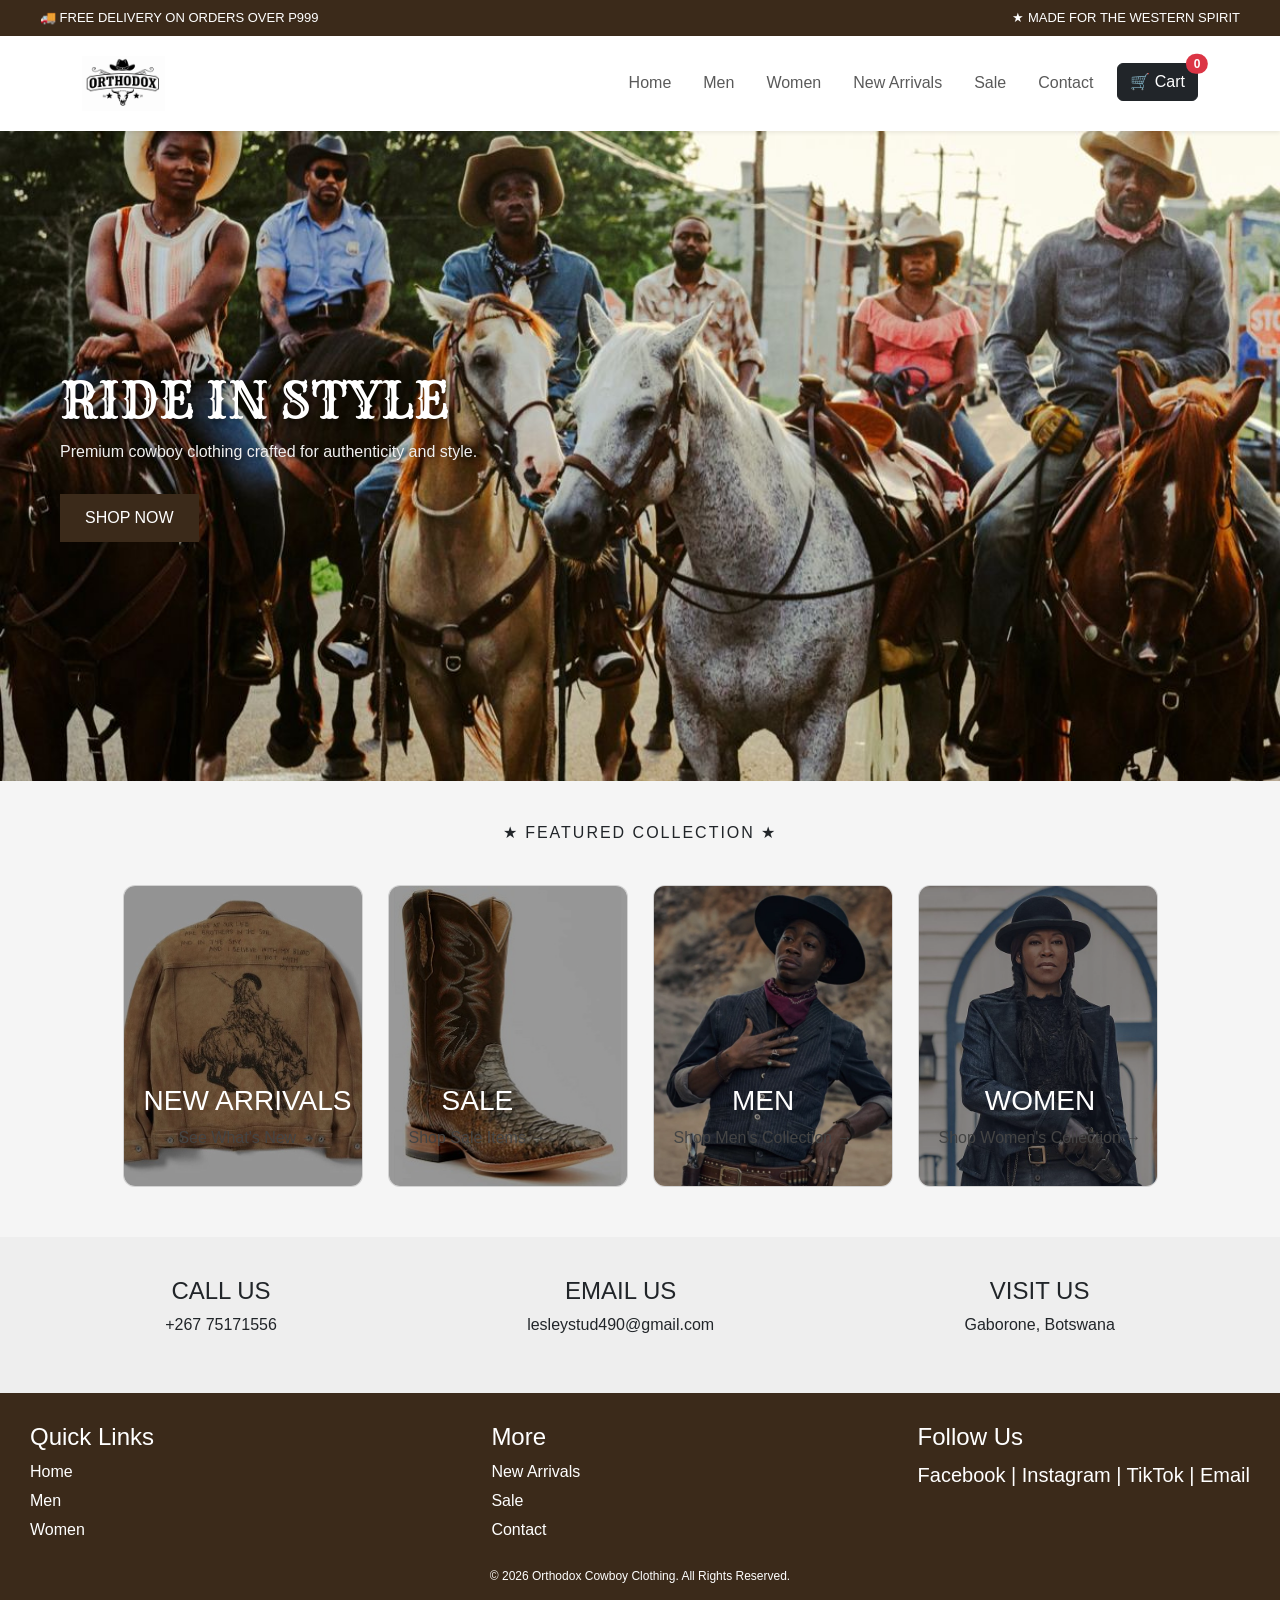
==== index.html @ 66770698 "Fix link to New Arrivals page in navbar" ====
<!DOCTYPE html>
<html lang="en">
<head>
<meta charset="UTF-8">
<meta name="viewport" content="width=device-width, initial-scale=1.0">
<title>Orthodox</title>
<link href="https://fonts.googleapis.com/css2?family=Rye&display=swap" rel="stylesheet">
<link href="https://cdn.jsdelivr.net/npm/bootstrap@5.3.8/dist/css/bootstrap.min.css" rel="stylesheet">
<link rel="stylesheet" href="style.css">
   
</head>

<body>

<!-- TOP BAR -->
<div class="top-bar">
    <div>🚚 FREE DELIVERY ON ORDERS OVER P999</div>
    <div>★ MADE FOR THE WESTERN SPIRIT</div>
</div>

<!-- NAV -->
<nav class="navbar navbar-expand-lg bg-white shadow-sm sticky-top">
  <div class="container">
    <a class="navbar-brand d-flex align-items-center" href="index.html">
      <img src="images/logo.png" alt="Orthodox Logo" height="55">
    </a>

    <button class="navbar-toggler" type="button" data-bs-toggle="collapse" data-bs-target="#mainNavbar">
      <span class="navbar-toggler-icon"></span>
    </button>

    <div class="collapse navbar-collapse" id="mainNavbar">
      <ul class="navbar-nav ms-auto mb-2 mb-lg-0 gap-lg-3">
        <li class="nav-item"><a class="nav-link" href="index.html">Home</a></li>
        <li class="nav-item"><a class="nav-link" href="men.html">Men</a></li>
        <li class="nav-item"><a class="nav-link" href="women.html">Women</a></li>
        <li class="nav-item"><a class="nav-link" href="new-arrivals.html">New Arrivals</a></li>
        <li class="nav-item"><a class="nav-link" href="sale.html">Sale</a></li>
        <li class="nav-item"><a class="nav-link" href="contact.html">Contact</a></li>
        <li class="nav-item">
          <a class="btn btn-dark position-relative" href="cart.html">
            🛒 Cart
            <span id="cart-count" class="position-absolute top-0 start-100 translate-middle badge rounded-pill bg-danger">0</span>
          </a>
        </li>
      </ul>
    </div>
  </div>
</nav>

<!-- HERO -->
<div class="hero">
    <img src="images/hero.jpg" class="hero-img">

    <div class="hero-overlay">
        <h1>RIDE IN STYLE</h1>
        <p>Premium cowboy clothing crafted for authenticity and style.</p>
        <button>SHOP NOW</button>
    </div>
</div>

<!-- FEATURED -->
<div class="section-title">★ FEATURED COLLECTION ★</div>

<div class="cards">

    <div class="card">
        <img src="images/new.jpg">
        <div class="card-text">
            <h3>NEW ARRIVALS</h3>
            <p>See What's New →</p>
        </div>
    </div>

    <div class="card">
        <img src="images/sale.jpg">
        <div class="card-text">
            <h3>SALE</h3>
            <p>Shop Sale Items →</p>
        </div>
    </div>

    <div class="card">
        <img src="images/men.jpg">
        <div class="card-text">
            <h3>MEN</h3>
            <p>Shop Men's Collection →</p>
        </div>
    </div>

    <div class="card">
        <img src="images/women.jpg">
        <div class="card-text">
            <h3>WOMEN</h3>
            <p>Shop Women's Collection →</p>
        </div>
    </div>

</div>

<!-- CONTACT -->
<div class="contact">
    <div>
        <h4>CALL US</h4>
        <p>+267 75171556</p>
    </div>

    <div>
        <h4>EMAIL US</h4>
        <p>lesleystud490@gmail.com</p>
    </div>

    <div>
        <h4>VISIT US</h4>
        <p>Gaborone, Botswana</p>
    </div>
</div>

<!-- FOOTER -->
<div class="footer">
    <div class="footer-content">

        <div>
            <h4>Quick Links</h4>
            <a href="#">Home</a>
            <a href="#">Men</a>
            <a href="#">Women</a>
        </div>

        <div>
            <h4>More</h4>
            <a href="#">New Arrivals</a>
            <a href="#">Sale</a>
            <a href="#">Contact</a>
        </div>

        <div class="socials">
            <h4>Follow Us</h4>
            <p>Facebook | Instagram | TikTok | Email</p>
        </div>

    </div>

    <div class="copyright">
        © 2026 Orthodox Cowboy Clothing. All Rights Reserved.
    </div>
</div>
<script src="https://cdn.jsdelivr.net/npm/bootstrap@5.3.8/dist/js/bootstrap.bundle.min.js"></script>
<script src="script.js"></script>
</body>
</html>
---- style.css ----
* {
    margin: 0;
    padding: 0;
    box-sizing: border-box;
}

body {
    font-family: Arial, sans-serif;
    background: #f5f5f5;
}

/* TOP BAR */
.top-bar {
    background: #3b2a1a;
    color: #fff;
    display: flex;
    justify-content: space-between;
    padding: 8px 40px;
    font-size: 13px;
}

/* NAVBAR */
.navbar {
    display: flex;
    justify-content: space-between;
    align-items: center;
    padding: 15px 40px;
    background: #fff;
    flex-wrap: wrap;
}

.logo img {
    height: 60px;
}

.nav-links {
    display: flex;
    gap: 25px;
}

.nav-links a {
    text-decoration: none;
    color: #000;
    font-weight: 500;
}

.icons {
    display: flex;
    gap: 20px;
    font-size: 18px;
}

/* HERO */
.hero {
    position: relative;
    width: 100%;
    height: 100vh;
    max-height: 650px;
    min-height: 450px;
    overflow: hidden;
}

.hero-img,
.hero img {
    width: 100%;
    height: 100%;
    object-fit: cover;
}

/* HERO OVERLAY */
.hero-overlay {
    position: absolute;
    top: 50%;
    left: 60px;
    transform: translateY(-50%);
    color: white;
    max-width: 500px;
    z-index: 2;
}

.hero-overlay h1 {
    font-family: 'Rye', cursive;
    font-size: 50px;
    margin-bottom: 10px;
    text-shadow: 2px 2px 8px rgba(0,0,0,0.7);
}

.hero-overlay p {
    color: #f0f0f0;
    margin-bottom: 20px;
    text-shadow: 1px 1px 6px rgba(0,0,0,0.6);
}

.hero-overlay button {
    background: #3b2a1a;
    color: white;
    border: none;
    padding: 12px 25px;
    cursor: pointer;
}

/* SECTION TITLE */
.section-title {
    text-align: center;
    margin: 40px 0;
    font-family: 'Oswald', sans-serif;
    letter-spacing: 2px;
}

/* HOME CARDS */
.cards {
    display: flex;
    justify-content: center;
    gap: 25px;
    padding: 0 50px 50px;
    flex-wrap: wrap;
}

.card {
    background: #fff;
    border-radius: 10px;
    overflow: hidden;
    text-align: center;
}

.cards .card {
    width: 240px;
    position: relative;
    border-radius: 12px;
}

.card img {
    width: 100%;
    height: 250px;
    object-fit: cover;
}

.cards .card img {
    height: 300px;
}

.cards .card::after {
    content: "";
    position: absolute;
    inset: 0;
    background: rgba(0,0,0,0.4);
}

.card-text {
    position: absolute;
    bottom: 20px;
    left: 20px;
    color: white;
    z-index: 1;
}

.card-text h3 {
    font-family: 'Oswald', sans-serif;
}

.card h4 {
    margin: 10px 0;
}

.card p {
    color: #444;
}

/* CATEGORY GRID */
.categories {
    display: grid;
    grid-template-columns: repeat(auto-fit, minmax(220px, 1fr));
    gap: 20px;
    padding: 0 40px 40px;
}

.category {
    background: white;
    border-radius: 10px;
    overflow: hidden;
    text-align: center;
    position: relative;
}

.category img {
    width: 100%;
    height: 220px;
    object-fit: cover;
}

.category h3 {
    font-family: 'Oswald', sans-serif;
    margin-top: 10px;
}

.category p {
    padding-bottom: 15px;
}

.category-video {
    width: 100%;
    height: 260px;
    object-fit: cover;
}

.category::after {
    content: "";
    position: absolute;
    inset: 0;
    background: rgba(0,0,0,0.3);
}

/* PRODUCT / GRID SECTIONS */
.main {
    display: flex;
    padding: 30px;
    gap: 20px;
}

.sidebar {
    width: 250px;
}

.sidebar h4 {
    margin-bottom: 10px;
}

.sidebar ul {
    list-style: none;
}

.sidebar li {
    margin: 5px 0;
}

.products {
    flex: 1;
}

.top-row {
    display: flex;
    justify-content: space-between;
    margin-bottom: 20px;
}

.grid {
    display: grid;
    grid-template-columns: repeat(auto-fit, minmax(220px, 1fr));
    gap: 20px;
    padding: 0 40px 40px;
}

.grid .card img {
    height: 230px;
}

.filter-bar {
    display: flex;
    justify-content: space-between;
    align-items: center;
    padding: 20px 40px;
    flex-wrap: wrap;
}

/* COLOR DOTS */
.colors {
    display: flex;
    justify-content: center;
    gap: 6px;
    margin-bottom: 10px;
}

.dot {
    width: 10px;
    height: 10px;
    border-radius: 50%;
}

/* PAGINATION */
.pagination {
    text-align: center;
    margin: 30px;
}

.page {
    display: inline-block;
    padding: 8px 12px;
    margin: 5px;
    border-radius: 5px;
    background: #eee;
}

.active {
    background: #3b2a1a;
    color: #fff;
}

/* CONTACT PAGE */
.contact-section {
    display: flex;
    gap: 30px;
    padding: 40px;
    flex-wrap: wrap;
}

.form-box {
    flex: 1;
    background: #fff;
    padding: 20px;
    border-radius: 10px;
}

.form-box input,
.form-box textarea {
    width: 100%;
    padding: 10px;
    margin: 10px 0;
    border: 1px solid #ccc;
    border-radius: 5px;
}

.row {
    display: flex;
    gap: 10px;
}

.row input {
    flex: 1;
}

button {
    background: #3b2a1a;
    color: #fff;
    padding: 12px;
    border: none;
    margin-top: 10px;
}

.info {
    flex: 1;
}

.info-item {
    margin-bottom: 20px;
}

.map {
    flex: 1;
}

.map img {
    width: 100%;
    border-radius: 10px;
}

/* FAQ */
.faq {
    padding: 40px;
}

.faq h2 {
    text-align: center;
    font-family: 'Oswald', sans-serif;
    margin-bottom: 20px;
}

.faq-item {
    background: #fff;
    padding: 15px;
    margin: 10px 0;
    display: flex;
    justify-content: space-between;
}

/* FEATURES */
.features {
    background: #3b2a1a;
    color: white;
    display: flex;
    justify-content: space-around;
    padding: 20px;
    flex-wrap: wrap;
    text-align: center;
}

/* CONTACT STRIPS */
.contact,
.contact-strip {
    display: flex;
    justify-content: space-around;
    padding: 40px;
    background: #eee;
    flex-wrap: wrap;
    text-align: center;
}

.contact-strip {
    padding: 30px;
}

/* FOOTER */
.footer {
    background: #3b2a1a;
    color: white;
    padding: 30px;
}

.footer-content {
    display: flex;
    justify-content: space-between;
    flex-wrap: wrap;
}

.footer a {
    color: white;
    text-decoration: none;
    display: block;
    margin: 5px 0;
}

.socials {
    font-size: 20px;
}

.copyright {
    text-align: center;
    margin-top: 20px;
    font-size: 12px;
}

/* RESPONSIVE */
@media(max-width: 768px) {
    .top-bar {
        flex-direction: column;
        text-align: center;
        gap: 5px;
    }

    .navbar {
        flex-direction: column;
        gap: 15px;
    }

    .nav-links {
        flex-direction: column;
        text-align: center;
        gap: 10px;
    }

    .hero-overlay {
        left: 20px;
        right: 20px;
        text-align: center;
    }

    .hero-overlay h1 {
        font-size: 32px;
    }

    .cards {
        padding: 0 20px 40px;
    }

    .main {
        flex-direction: column;
    }

    .sidebar {
        width: 100%;
    }

    .filter-bar {
        flex-direction: column;
        gap: 10px;
    }

    .contact-section {
        flex-direction: column;
    }

    .row {
        flex-direction: column;
    }
    .western-title {
    font-family: 'Rye', cursive;
    color: #3b2a1a;
}

.product-img {
    height: 260px;
    object-fit: cover;
}

.cart-img {
    height: 120px;
    width: 100%;
    object-fit: cover;
}

.btn-dark {
    background-color: #3b2a1a;
    border-color: #3b2a1a;
}

.btn-dark:hover {
    background-color: #2a1d12;
    border-color: #2a1d12;
}

.nav-link {
    color: #000;
    font-weight: 500;
}

.nav-link:hover {
    color: #3b2a1a;
}

.card {
    border: none;
}

.card-title {
    font-family: 'Oswald', sans-serif;
}
}
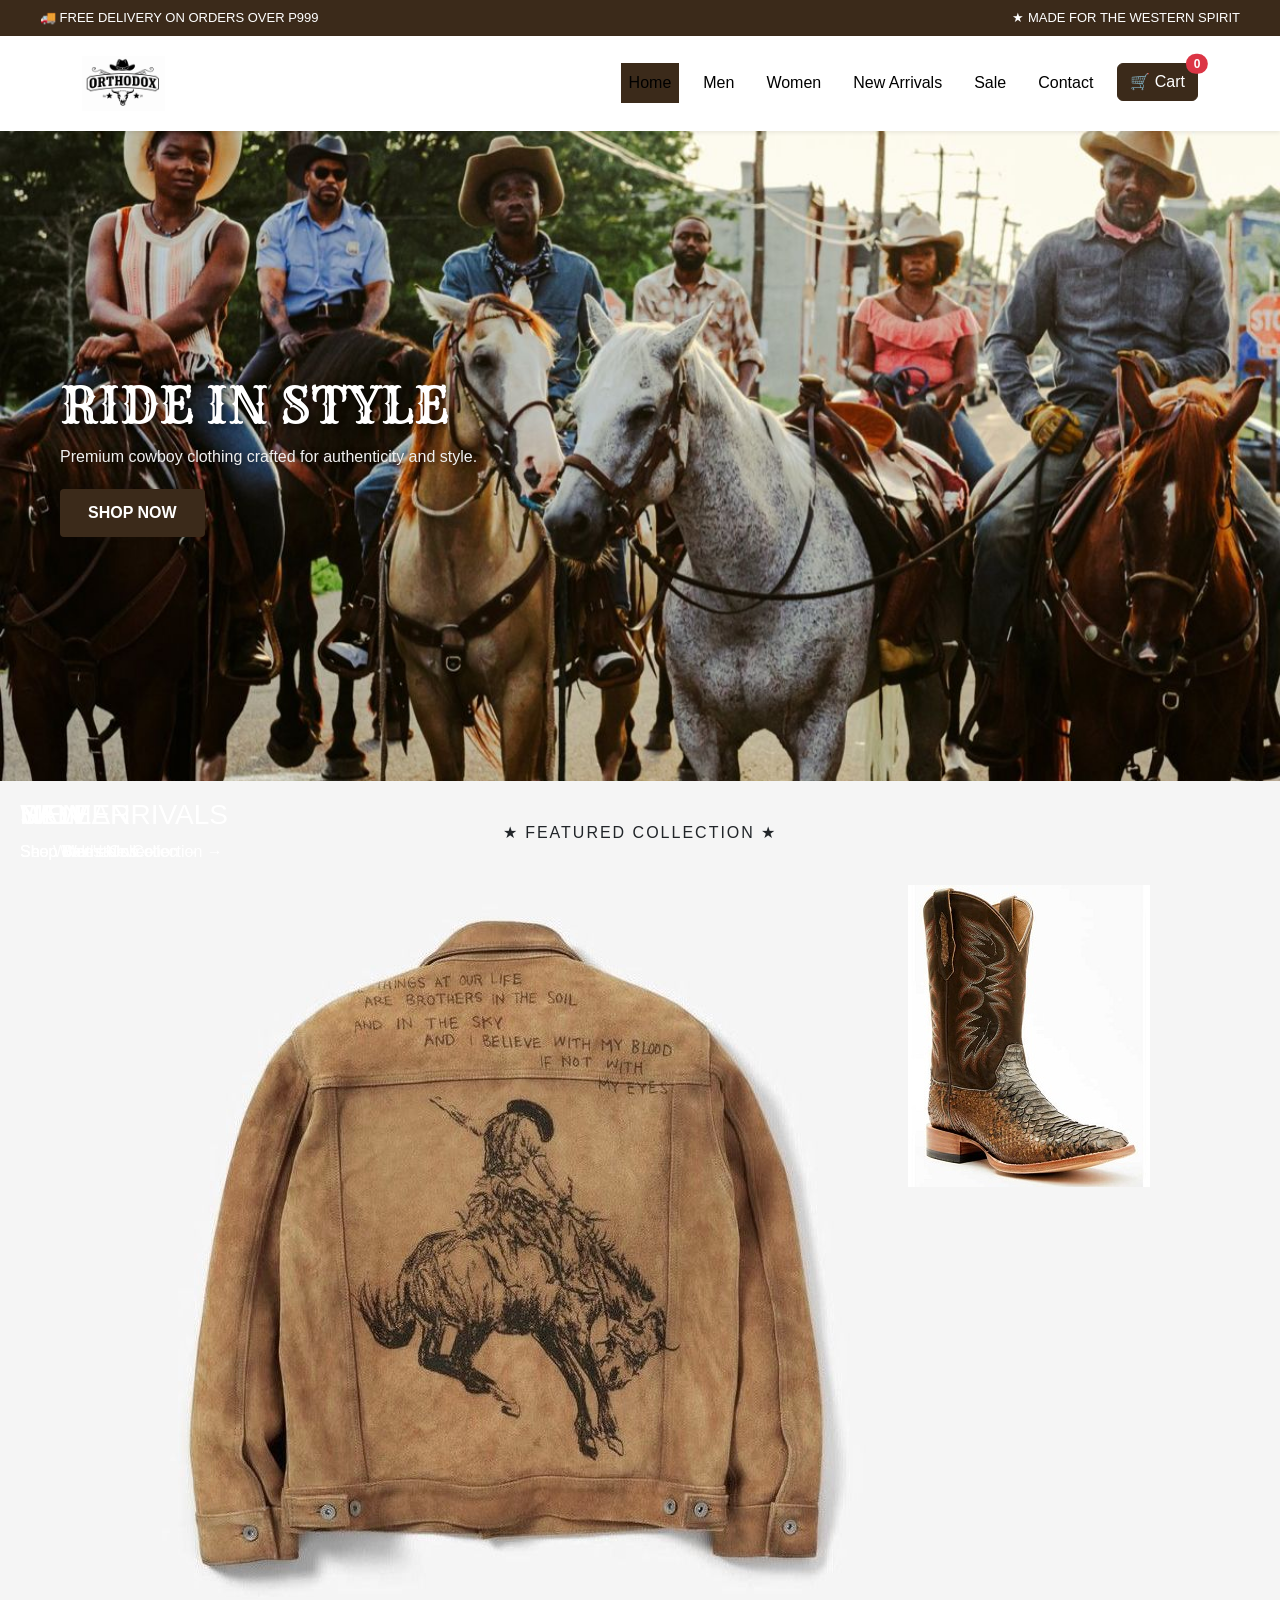
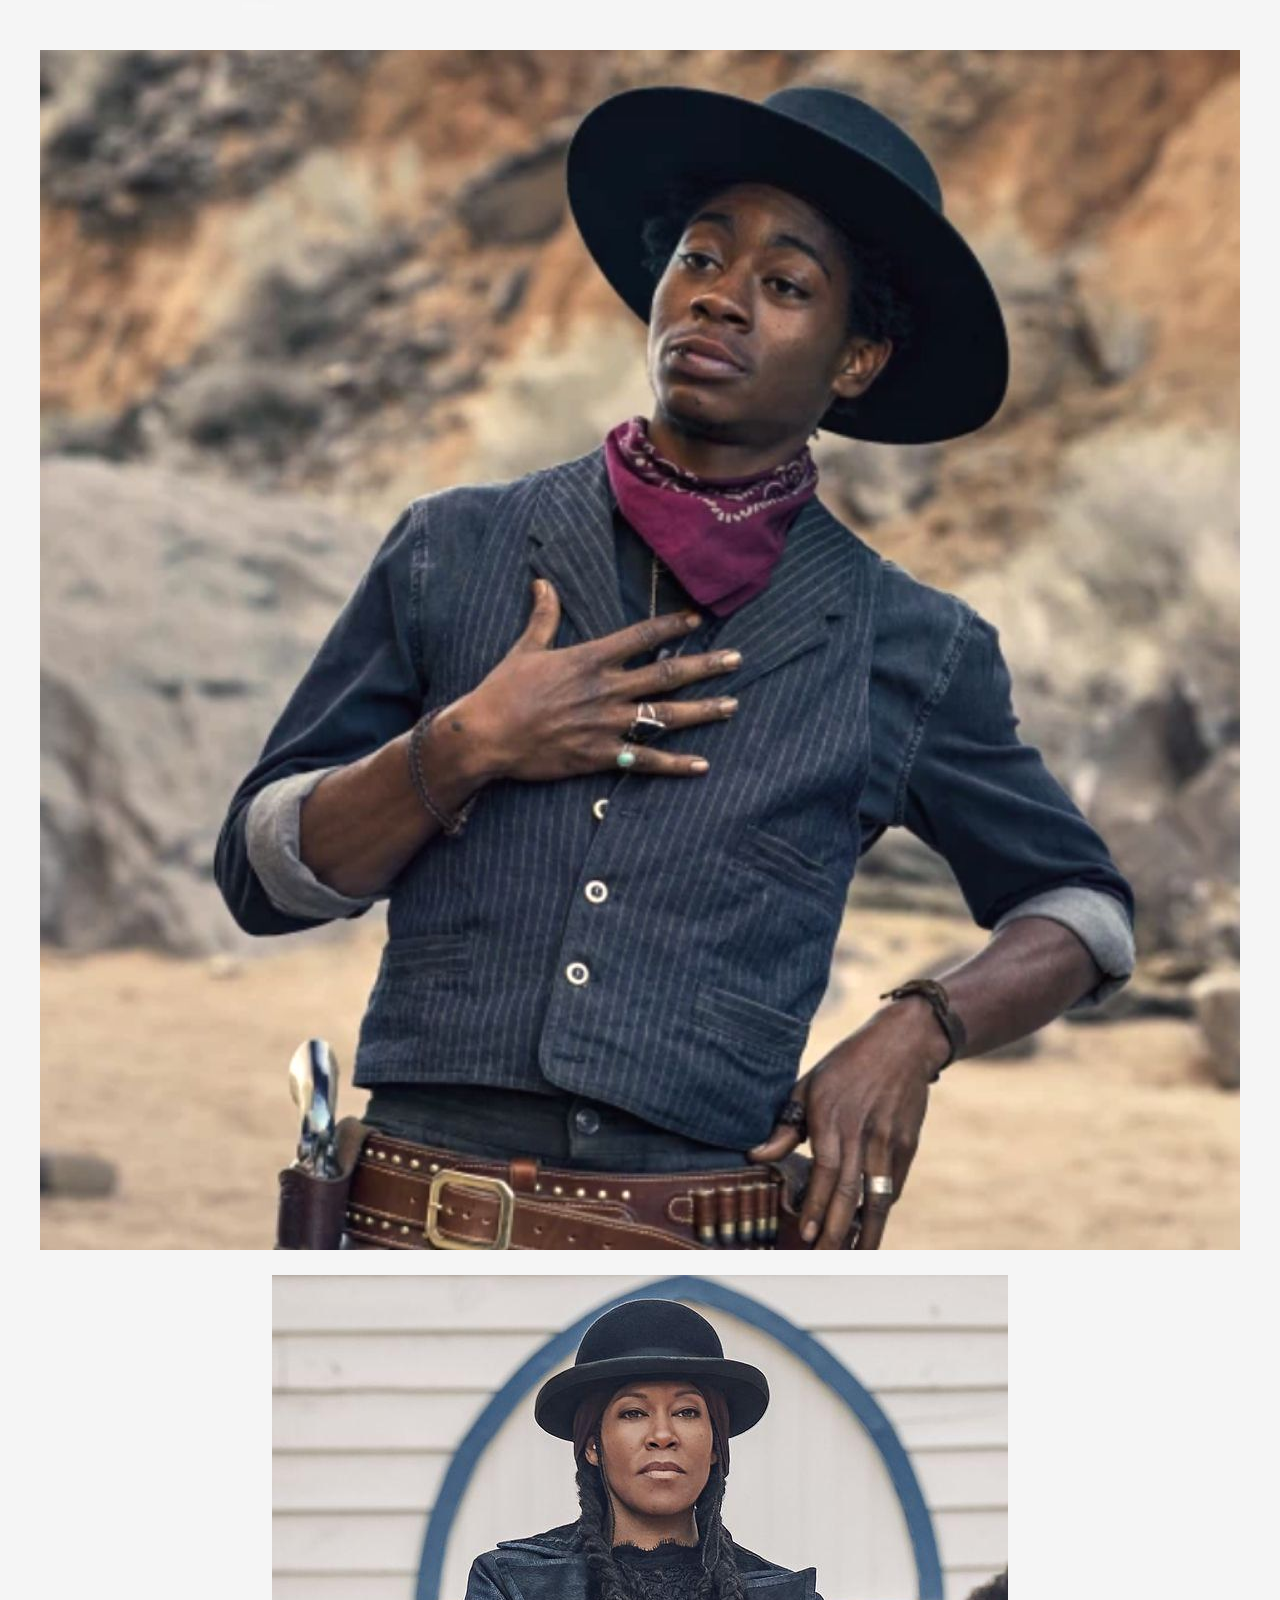
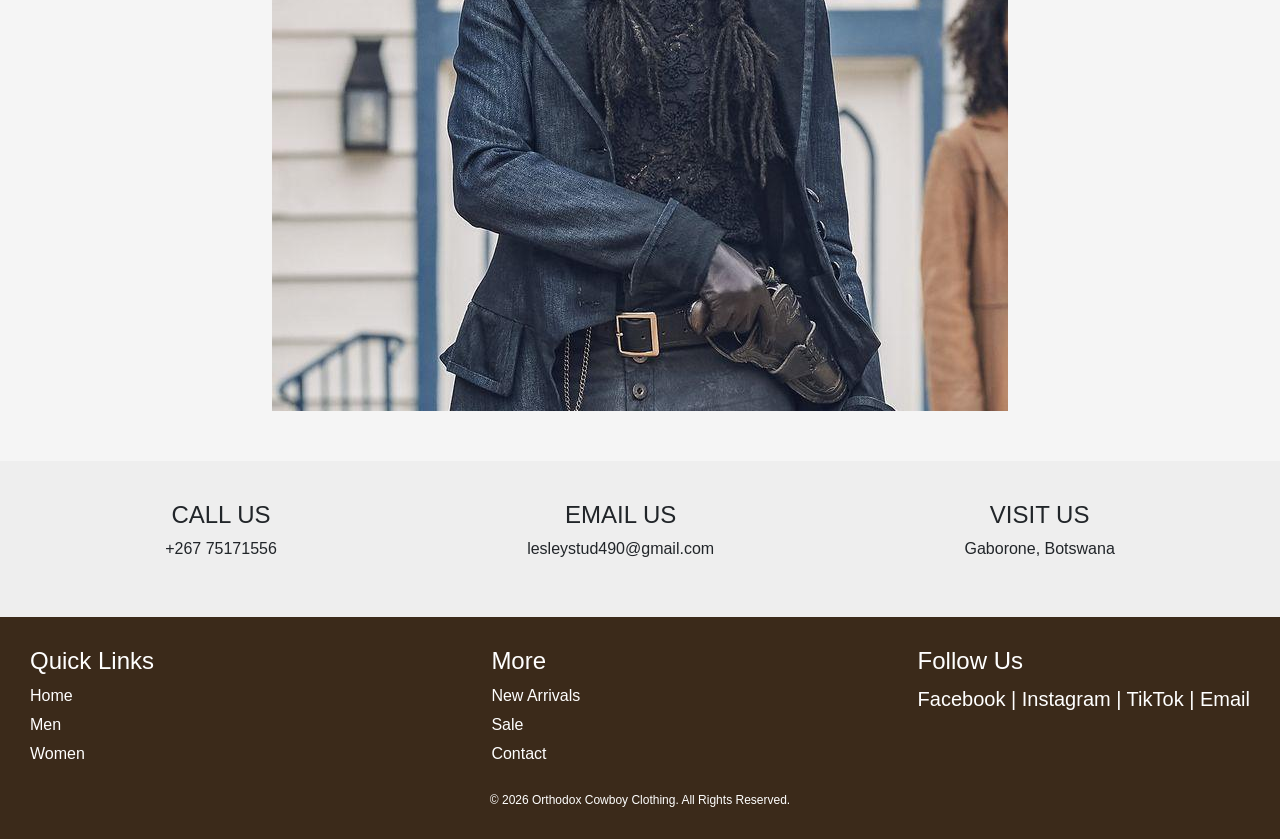
==== commit 5d81dec6: "Update index.html with improved content and structure" ====
--- a/index.html
+++ b/index.html
@@ -3,11 +3,11 @@
 <head>
 <meta charset="UTF-8">
 <meta name="viewport" content="width=device-width, initial-scale=1.0">
-<title>Orthodox</title>
-<link href="https://fonts.googleapis.com/css2?family=Rye&display=swap" rel="stylesheet">
+<title>Orthodox Cowboy Clothing</title>
+
+<link href="https://fonts.googleapis.com/css2?family=Rye&family=Oswald:wght@400;600&display=swap" rel="stylesheet">
 <link href="https://cdn.jsdelivr.net/npm/bootstrap@5.3.8/dist/css/bootstrap.min.css" rel="stylesheet">
 <link rel="stylesheet" href="style.css">
-   
 </head>
 
 <body>
@@ -25,18 +25,19 @@
       <img src="images/logo.png" alt="Orthodox Logo" height="55">
     </a>
 
-    <button class="navbar-toggler" type="button" data-bs-toggle="collapse" data-bs-target="#mainNavbar">
+    <button class="navbar-toggler" type="button" data-bs-toggle="collapse" data-bs-target="#mainNavbar" aria-label="Toggle navigation">
       <span class="navbar-toggler-icon"></span>
     </button>
 
     <div class="collapse navbar-collapse" id="mainNavbar">
       <ul class="navbar-nav ms-auto mb-2 mb-lg-0 gap-lg-3">
-        <li class="nav-item"><a class="nav-link" href="index.html">Home</a></li>
+        <li class="nav-item"><a class="nav-link active" href="index.html">Home</a></li>
         <li class="nav-item"><a class="nav-link" href="men.html">Men</a></li>
         <li class="nav-item"><a class="nav-link" href="women.html">Women</a></li>
-        <li class="nav-item"><a class="nav-link" href="new-arrivals.html">New Arrivals</a></li>
+        <li class="nav-item"><a class="nav-link" href="new-arrival.html">New Arrivals</a></li>
         <li class="nav-item"><a class="nav-link" href="sale.html">Sale</a></li>
         <li class="nav-item"><a class="nav-link" href="contact.html">Contact</a></li>
+
         <li class="nav-item">
           <a class="btn btn-dark position-relative" href="cart.html">
             🛒 Cart
@@ -50,51 +51,51 @@
 
 <!-- HERO -->
 <div class="hero">
-    <img src="images/hero.jpg" class="hero-img">
+    <img src="images/hero.jpg" class="hero-img" alt="Orthodox Cowboy Clothing Hero">
 
     <div class="hero-overlay">
         <h1>RIDE IN STYLE</h1>
         <p>Premium cowboy clothing crafted for authenticity and style.</p>
-        <button>SHOP NOW</button>
+        <a href="#featured" class="hero-btn">SHOP NOW</a>
     </div>
 </div>
 
 <!-- FEATURED -->
-<div class="section-title">★ FEATURED COLLECTION ★</div>
+<div class="section-title" id="featured">★ FEATURED COLLECTION ★</div>
 
 <div class="cards">
 
-    <div class="card">
-        <img src="images/new.jpg">
+    <a href="new-arrival.html" class="home-card">
+        <img src="images/new.jpg" alt="New Arrivals">
         <div class="card-text">
             <h3>NEW ARRIVALS</h3>
             <p>See What's New →</p>
         </div>
-    </div>
+    </a>
 
-    <div class="card">
-        <img src="images/sale.jpg">
+    <a href="sale.html" class="home-card">
+        <img src="images/sale.jpg" alt="Sale">
         <div class="card-text">
             <h3>SALE</h3>
             <p>Shop Sale Items →</p>
         </div>
-    </div>
+    </a>
 
-    <div class="card">
-        <img src="images/men.jpg">
+    <a href="men.html" class="home-card">
+        <img src="images/men.jpg" alt="Men Collection">
         <div class="card-text">
             <h3>MEN</h3>
             <p>Shop Men's Collection →</p>
         </div>
-    </div>
+    </a>
 
-    <div class="card">
-        <img src="images/women.jpg">
+    <a href="women.html" class="home-card">
+        <img src="images/women.jpg" alt="Women Collection">
         <div class="card-text">
             <h3>WOMEN</h3>
             <p>Shop Women's Collection →</p>
         </div>
-    </div>
+    </a>
 
 </div>
 
@@ -122,16 +123,16 @@
 
         <div>
             <h4>Quick Links</h4>
-            <a href="#">Home</a>
-            <a href="#">Men</a>
-            <a href="#">Women</a>
+            <a href="index.html">Home</a>
+            <a href="men.html">Men</a>
+            <a href="women.html">Women</a>
         </div>
 
         <div>
             <h4>More</h4>
-            <a href="#">New Arrivals</a>
-            <a href="#">Sale</a>
-            <a href="#">Contact</a>
+            <a href="new-arrival.html">New Arrivals</a>
+            <a href="sale.html">Sale</a>
+            <a href="contact.html">Contact</a>
         </div>
 
         <div class="socials">
@@ -145,6 +146,7 @@
         © 2026 Orthodox Cowboy Clothing. All Rights Reserved.
     </div>
 </div>
+
 <script src="https://cdn.jsdelivr.net/npm/bootstrap@5.3.8/dist/js/bootstrap.bundle.min.js"></script>
 <script src="script.js"></script>
 </body>
--- a/style.css
+++ b/style.css
@@ -481,6 +481,7 @@
     .row {
         flex-direction: column;
     }
+}
     .western-title {
     font-family: 'Rye', cursive;
     color: #3b2a1a;
@@ -523,4 +524,226 @@
 .card-title {
     font-family: 'Oswald', sans-serif;
 }
-}
+    .cart-img {
+    height: 120px;
+    width: 100%;
+    object-fit: cover;
+}
+
+.add-to-cart {
+    margin-top: 10px;
+}
+
+.card button,
+.category button {
+    margin-top: 10px;
+}
+
+del {
+    color: #777;
+    margin-right: 8px;
+}
+
+strong {
+    color: #3b2a1a;
+}
+.filter-list {
+    list-style: none;
+    padding-left: 0;
+}
+
+.filter-list li {
+    margin-bottom: 8px;
+}
+
+.filter-btn,
+.size-btn,
+.color-btn {
+    width: 100%;
+    border: none;
+    background: transparent;
+    text-align: left;
+    padding: 8px 10px;
+    font-family: 'Oswald', sans-serif;
+    cursor: pointer;
+    transition: 0.3s;
+}
+
+.filter-btn:hover,
+.size-btn:hover,
+.color-btn:hover {
+    background: #3b2a1a;
+    color: white;
+    border-radius: 4px;
+}
+
+.filter-btn.active {
+    background: #3b2a1a;
+    color: white;
+    border-radius: 4px;
+}
+
+.product-card.hide {
+    display: none;
+}
+/* SIDEBAR FILTER IMPROVEMENT */
+.sidebar {
+    width: 260px;
+    background: #ffffff;
+    padding: 22px;
+    border-radius: 12px;
+    box-shadow: 0 4px 18px rgba(0,0,0,0.15);
+    border: 1px solid #ddd;
+    height: fit-content;
+}
+
+.sidebar h4 {
+    font-family: 'Oswald', sans-serif;
+    color: #3b2a1a;
+    font-size: 20px;
+    margin-bottom: 12px;
+    border-bottom: 2px solid #3b2a1a;
+    padding-bottom: 6px;
+}
+
+.filter-list {
+    list-style: none;
+    padding-left: 0;
+    margin-bottom: 14px;
+}
+
+.filter-list li {
+    margin-bottom: 9px;
+}
+
+.filter-btn,
+.size-btn,
+.color-btn {
+    width: 100%;
+    border: 1px solid #c9b8a6;
+    background: #fff7ef;
+    color: #2a1d12;
+    text-align: left;
+    padding: 11px 13px;
+    font-family: 'Oswald', sans-serif;
+    font-size: 16px;
+    cursor: pointer;
+    transition: 0.3s ease;
+    border-radius: 6px;
+}
+
+.filter-btn:hover,
+.size-btn:hover,
+.color-btn:hover {
+    background: #3b2a1a;
+    color: white;
+    border-color: #3b2a1a;
+}
+
+.filter-btn.active {
+    background: #3b2a1a;
+    color: white;
+    border-color: #3b2a1a;
+}
+
+.product-card.hide {
+    display: none;
+}
+.hero-btn {
+    display: inline-block;
+    background: #3b2a1a;
+    color: white;
+    padding: 12px 28px;
+    text-decoration: none;
+    font-family: 'Oswald', sans-serif;
+    font-weight: 600;
+    border-radius: 4px;
+    transition: 0.3s ease;
+}
+
+.hero-btn:hover {
+    background: #2a1d12;
+    color: white;
+}
+/* CONTACT PAGE INTERACTIVITY */
+.contact-buttons {
+    display: flex;
+    gap: 10px;
+    margin-top: 10px;
+}
+
+.contact-buttons button {
+    flex: 1;
+}
+
+.clear-btn {
+    background: #777 !important;
+}
+
+.clear-btn:hover {
+    background: #555 !important;
+}
+
+.form-box input.error,
+.form-box textarea.error {
+    border: 2px solid #dc3545;
+    background: #fff5f5;
+}
+
+.form-box input.success,
+.form-box textarea.success {
+    border: 2px solid #198754;
+    background: #f4fff7;
+}
+
+.info a,
+.contact-strip a {
+    color: inherit;
+    text-decoration: none;
+}
+
+.info a:hover,
+.contact-strip a:hover {
+    text-decoration: underline;
+}
+
+.faq-item {
+    margin-bottom: 12px;
+}
+
+.faq-question {
+    width: 100%;
+    background: #fff;
+    color: #2a1d12;
+    border: 1px solid #ddd;
+    padding: 15px 18px;
+    font-family: 'Oswald', sans-serif;
+    font-size: 17px;
+    text-align: left;
+    display: flex;
+    justify-content: space-between;
+    align-items: center;
+    cursor: pointer;
+    border-radius: 6px;
+}
+
+.faq-question:hover {
+    background: #f8f5f2;
+}
+
+.faq-answer {
+    display: none;
+    background: #fff7ef;
+    padding: 14px 18px;
+    border-left: 4px solid #3b2a1a;
+    margin-top: 5px;
+    border-radius: 4px;
+}
+
+.faq-item.active .faq-answer {
+    display: block;
+}
+
+.faq-item.active .faq-question span {
+    transform: rotate(45deg);
+}
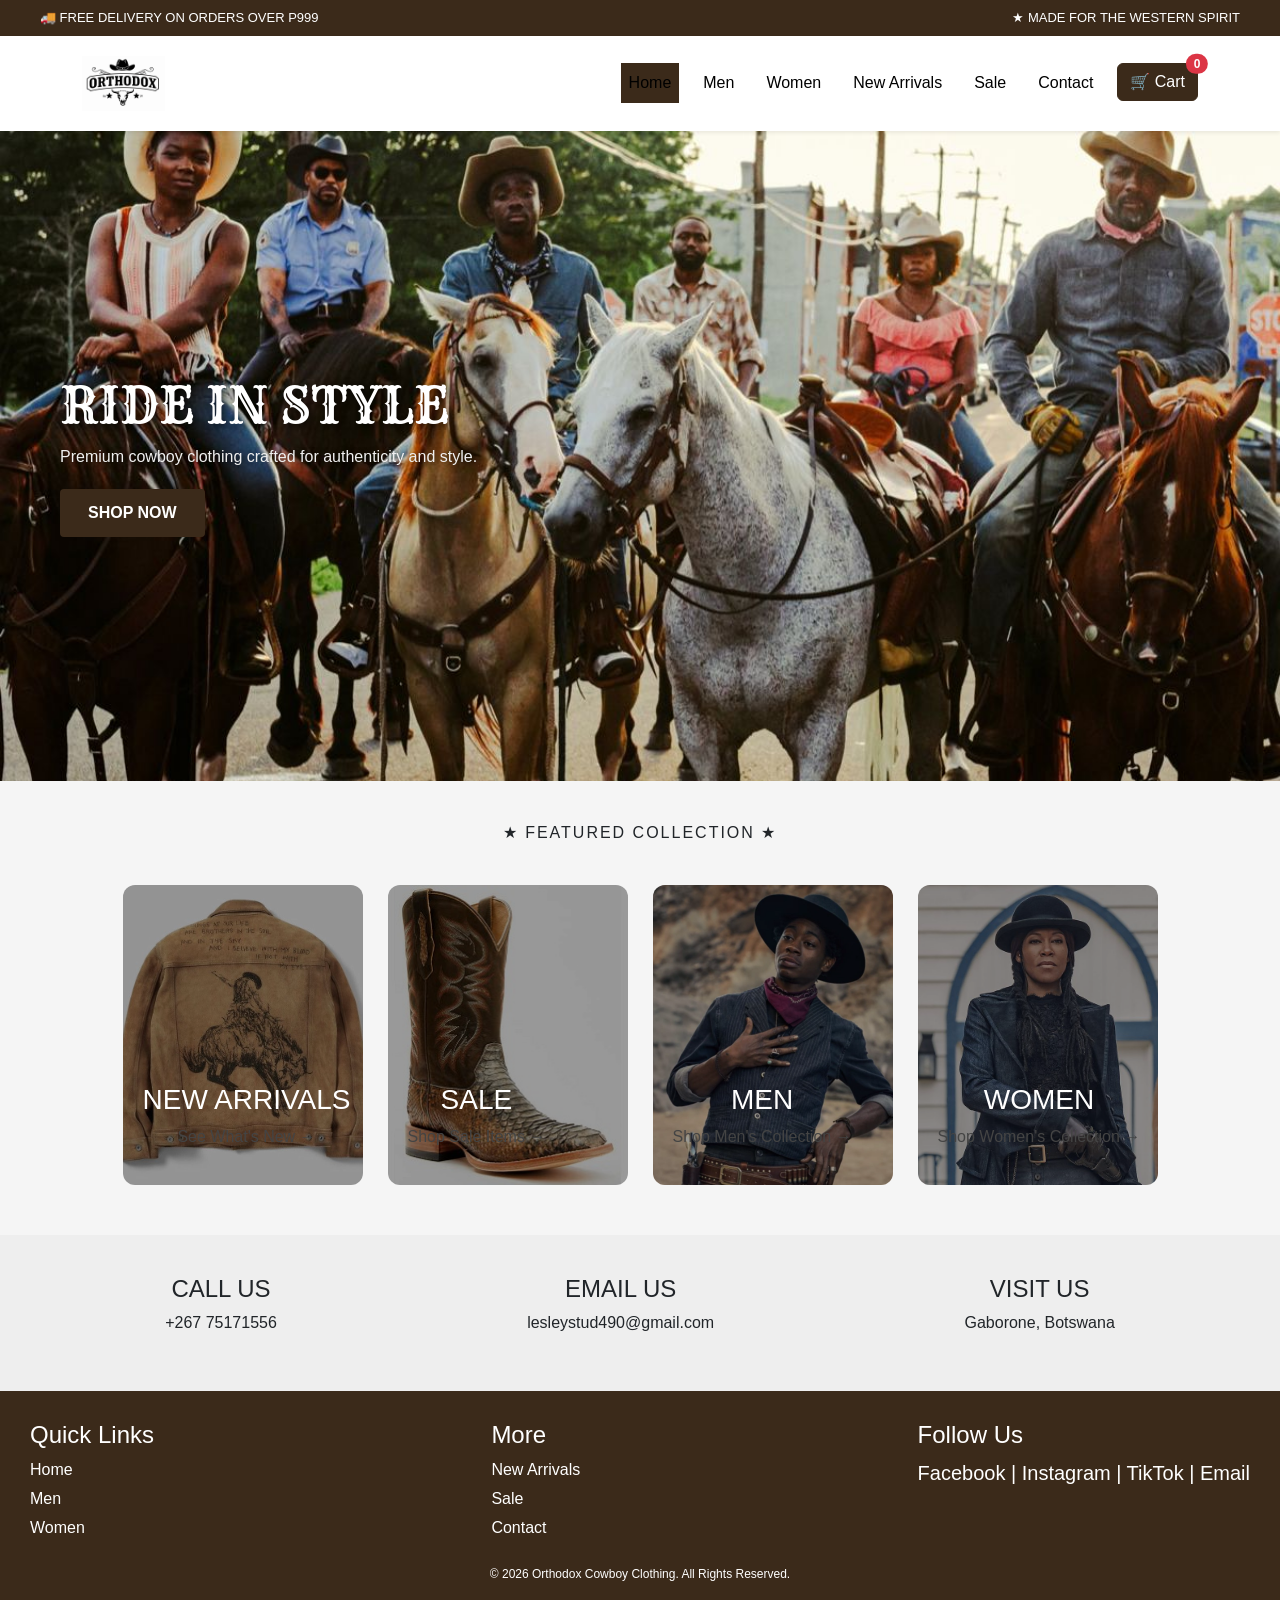
==== commit 4d311d2d: "Update index.html" ====
--- a/index.html
+++ b/index.html
@@ -3,7 +3,7 @@
 <head>
 <meta charset="UTF-8">
 <meta name="viewport" content="width=device-width, initial-scale=1.0">
-<title>Orthodox Cowboy Clothing</title>
+<title>Orthodox</title>
 
 <link href="https://fonts.googleapis.com/css2?family=Rye&family=Oswald:wght@400;600&display=swap" rel="stylesheet">
 <link href="https://cdn.jsdelivr.net/npm/bootstrap@5.3.8/dist/css/bootstrap.min.css" rel="stylesheet">
@@ -65,37 +65,37 @@
 
 <div class="cards">
 
-    <a href="new-arrival.html" class="home-card">
-        <img src="images/new.jpg" alt="New Arrivals">
+    <div class="card">
+        <img src="images/new.jpg" alt="New Arrivals Collection">
         <div class="card-text">
             <h3>NEW ARRIVALS</h3>
             <p>See What's New →</p>
         </div>
-    </a>
+    </div>
 
-    <a href="sale.html" class="home-card">
-        <img src="images/sale.jpg" alt="Sale">
+    <div class="card">
+        <img src="images/sale.jpg" alt="Sale Collection">
         <div class="card-text">
             <h3>SALE</h3>
             <p>Shop Sale Items →</p>
         </div>
-    </a>
+    </div>
 
-    <a href="men.html" class="home-card">
+    <div class="card">
         <img src="images/men.jpg" alt="Men Collection">
         <div class="card-text">
             <h3>MEN</h3>
             <p>Shop Men's Collection →</p>
         </div>
-    </a>
+    </div>
 
-    <a href="women.html" class="home-card">
+    <div class="card">
         <img src="images/women.jpg" alt="Women Collection">
         <div class="card-text">
             <h3>WOMEN</h3>
             <p>Shop Women's Collection →</p>
         </div>
-    </a>
+    </div>
 
 </div>
 
--- a/style.css
+++ b/style.css
@@ -747,3 +747,95 @@
 .faq-item.active .faq-question span {
     transform: rotate(45deg);
 }
+/* HOME PAGE RESPONSIVENESS */
+.home-card {
+    position: relative;
+    display: block;
+    overflow: hidden;
+    border-radius: 10px;
+    text-decoration: none;
+    color: white;
+    min-height: 320px;
+}
+
+.home-card img {
+    width: 100%;
+    height: 100%;
+    min-height: 320px;
+    object-fit: cover;
+    display: block;
+    transition: 0.4s ease;
+}
+
+.home-card:hover img {
+    transform: scale(1.05);
+}
+
+.home-card::after {
+    content: "";
+    position: absolute;
+    inset: 0;
+    background: rgba(0,0,0,0.35);
+}
+
+.home-card .card-text {
+    position: absolute;
+    z-index: 2;
+    bottom: 25px;
+    left: 25px;
+    right: 25px;
+}
+
+.home-card .card-text h3 {
+    font-family: 'Rye', cursive;
+    font-size: 26px;
+}
+
+.home-card .card-text p {
+    font-family: 'Oswald', sans-serif;
+    font-size: 18px;
+}
+
+@media (max-width: 992px) {
+    .cards {
+        grid-template-columns: repeat(2, 1fr);
+        padding: 0 25px 40px;
+    }
+}
+
+@media (max-width: 576px) {
+    .cards {
+        grid-template-columns: 1fr;
+        padding: 0 18px 35px;
+    }
+
+    .home-card {
+        min-height: 260px;
+    }
+
+    .home-card img {
+        min-height: 260px;
+    }
+
+    .home-card .card-text h3 {
+        font-size: 22px;
+    }
+
+    .home-card .card-text p {
+        font-size: 16px;
+    }
+
+    .hero-overlay {
+        left: 20px;
+        right: 20px;
+        text-align: center;
+    }
+
+    .hero-overlay h1 {
+        font-size: 34px;
+    }
+
+    .hero-overlay p {
+        font-size: 16px;
+    }
+}
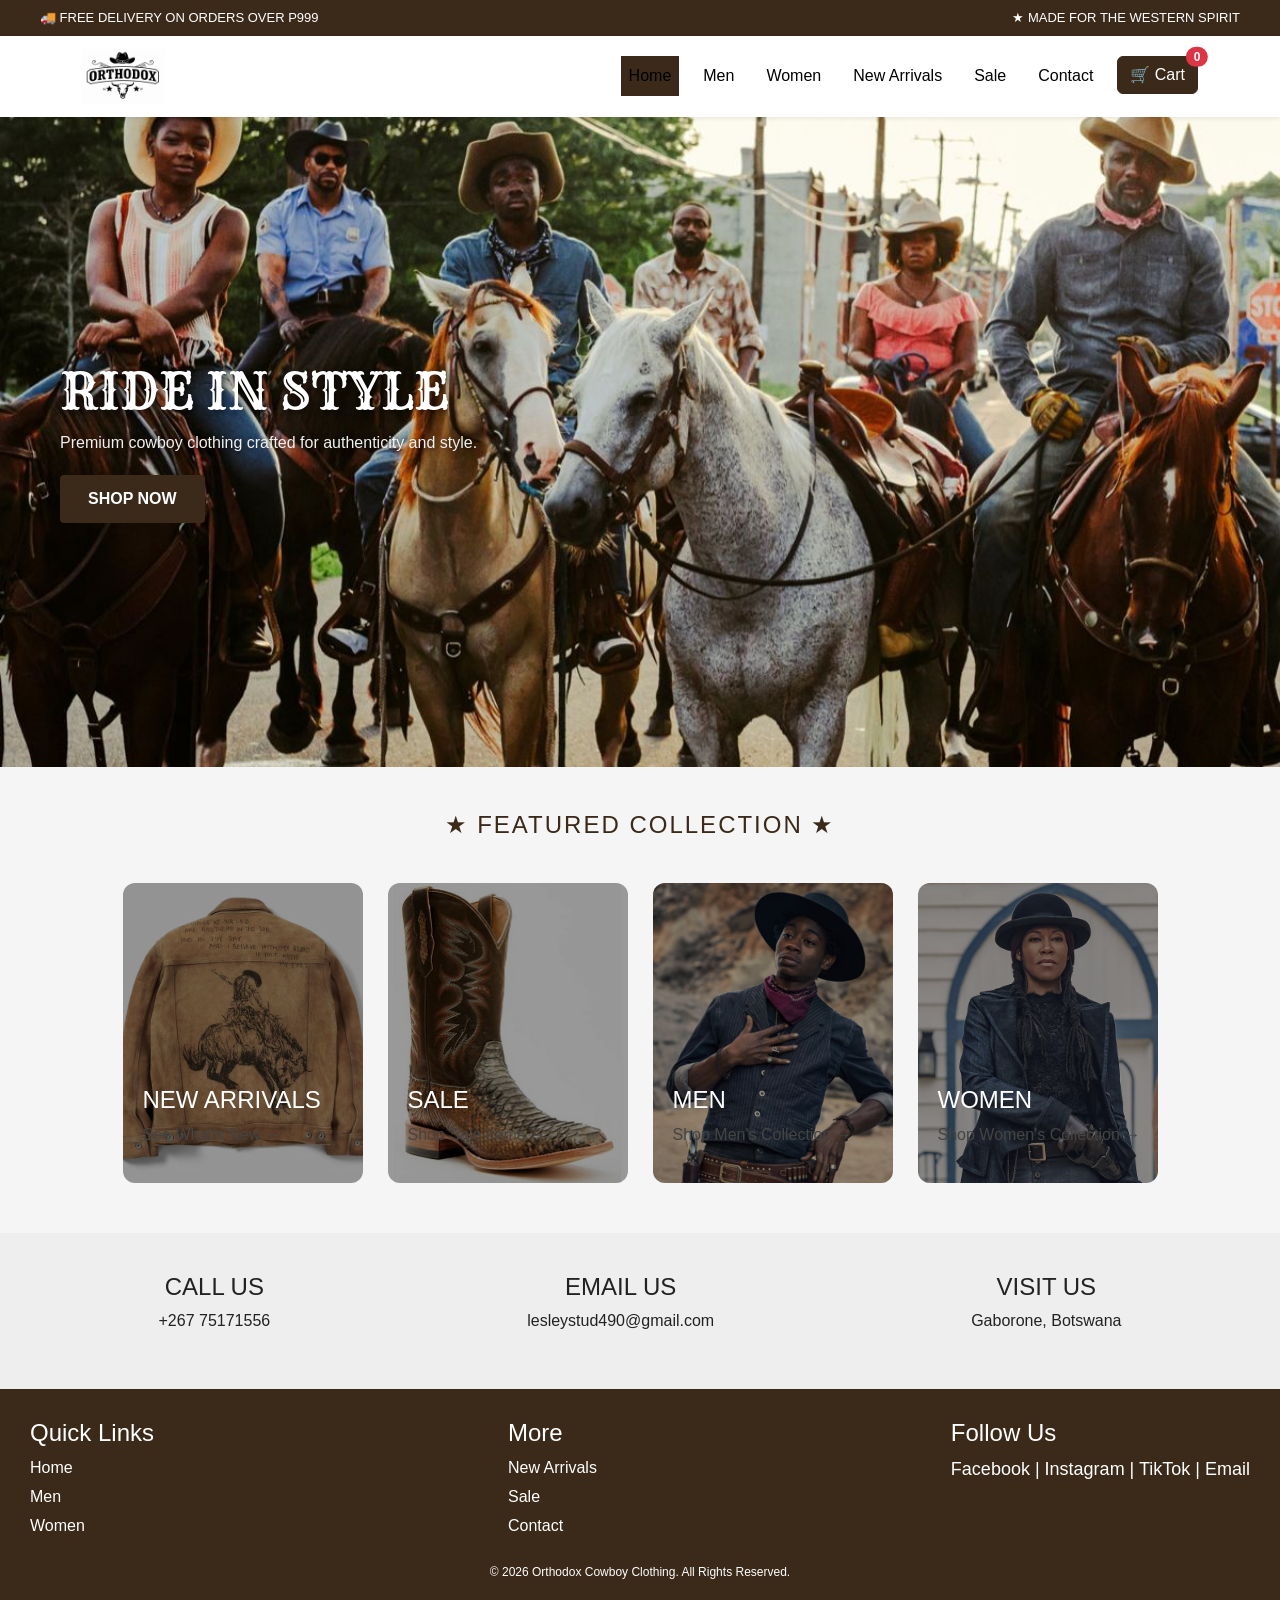
==== commit 319b86cc: "Make card elements clickable for navigation" ====
--- a/index.html
+++ b/index.html
@@ -62,10 +62,9 @@
 
 <!-- FEATURED -->
 <div class="section-title" id="featured">★ FEATURED COLLECTION ★</div>
-
 <div class="cards">
 
-    <div class="card">
+    <div class="card clickable-card" onclick="window.location.href='new-arrival.html'">
         <img src="images/new.jpg" alt="New Arrivals Collection">
         <div class="card-text">
             <h3>NEW ARRIVALS</h3>
@@ -73,7 +72,7 @@
         </div>
     </div>
 
-    <div class="card">
+    <div class="card clickable-card" onclick="window.location.href='sale.html'">
         <img src="images/sale.jpg" alt="Sale Collection">
         <div class="card-text">
             <h3>SALE</h3>
@@ -81,7 +80,7 @@
         </div>
     </div>
 
-    <div class="card">
+    <div class="card clickable-card" onclick="window.location.href='men.html'">
         <img src="images/men.jpg" alt="Men Collection">
         <div class="card-text">
             <h3>MEN</h3>
@@ -89,7 +88,7 @@
         </div>
     </div>
 
-    <div class="card">
+    <div class="card clickable-card" onclick="window.location.href='women.html'">
         <img src="images/women.jpg" alt="Women Collection">
         <div class="card-text">
             <h3>WOMEN</h3>
@@ -99,6 +98,7 @@
 
 </div>
 
+   
 <!-- CONTACT -->
 <div class="contact">
     <div>
--- a/style.css
+++ b/style.css
@@ -1,3 +1,6 @@
+/* ================================
+   GLOBAL RESET
+================================ */
 * {
     margin: 0;
     padding: 0;
@@ -5,11 +8,23 @@
 }
 
 body {
-    font-family: Arial, sans-serif;
+    font-family: 'Oswald', Arial, sans-serif;
     background: #f5f5f5;
-}
-
-/* TOP BAR */
+    color: #222;
+}
+
+img {
+    max-width: 100%;
+    display: block;
+}
+
+a {
+    text-decoration: none;
+}
+
+/* ================================
+   TOP BAR
+================================ */
 .top-bar {
     background: #3b2a1a;
     color: #fff;
@@ -19,38 +34,36 @@
     font-size: 13px;
 }
 
-/* NAVBAR */
+/* ================================
+   NAVBAR
+================================ */
 .navbar {
-    display: flex;
-    justify-content: space-between;
-    align-items: center;
-    padding: 15px 40px;
     background: #fff;
-    flex-wrap: wrap;
-}
-
-.logo img {
-    height: 60px;
-}
-
-.nav-links {
-    display: flex;
-    gap: 25px;
-}
-
-.nav-links a {
-    text-decoration: none;
+}
+
+.nav-link {
     color: #000;
     font-weight: 500;
 }
 
-.icons {
-    display: flex;
-    gap: 20px;
-    font-size: 18px;
-}
-
-/* HERO */
+.nav-link:hover,
+.nav-link.active {
+    color: #3b2a1a;
+}
+
+.btn-dark {
+    background-color: #3b2a1a;
+    border-color: #3b2a1a;
+}
+
+.btn-dark:hover {
+    background-color: #2a1d12;
+    border-color: #2a1d12;
+}
+
+/* ================================
+   HERO SECTION
+================================ */
 .hero {
     position: relative;
     width: 100%;
@@ -67,7 +80,6 @@
     object-fit: cover;
 }
 
-/* HERO OVERLAY */
 .hero-overlay {
     position: absolute;
     top: 50%;
@@ -91,23 +103,47 @@
     text-shadow: 1px 1px 6px rgba(0,0,0,0.6);
 }
 
+.hero-btn,
 .hero-overlay button {
+    display: inline-block;
     background: #3b2a1a;
     color: white;
+    padding: 12px 28px;
     border: none;
-    padding: 12px 25px;
+    text-decoration: none;
+    font-family: 'Oswald', sans-serif;
+    font-weight: 600;
+    border-radius: 4px;
     cursor: pointer;
-}
-
-/* SECTION TITLE */
+    transition: 0.3s ease;
+}
+
+.hero-btn:hover,
+.hero-overlay button:hover {
+    background: #2a1d12;
+    color: white;
+}
+
+/* ================================
+   SECTION TITLES
+================================ */
 .section-title {
     text-align: center;
     margin: 40px 0;
     font-family: 'Oswald', sans-serif;
     letter-spacing: 2px;
-}
-
-/* HOME CARDS */
+    font-size: 24px;
+    color: #3b2a1a;
+}
+
+.western-title {
+    font-family: 'Rye', cursive;
+    color: #3b2a1a;
+}
+
+/* ================================
+   HOME PAGE FEATURED CARDS
+================================ */
 .cards {
     display: flex;
     justify-content: center;
@@ -121,6 +157,7 @@
     border-radius: 10px;
     overflow: hidden;
     text-align: center;
+    border: none;
 }
 
 .cards .card {
@@ -152,85 +189,31 @@
     left: 20px;
     color: white;
     z-index: 1;
+    text-align: left;
 }
 
 .card-text h3 {
     font-family: 'Oswald', sans-serif;
+    font-size: 24px;
 }
 
 .card h4 {
-    margin: 10px 0;
+    margin: 12px 0 6px;
+    font-family: 'Oswald', sans-serif;
 }
 
 .card p {
     color: #444;
 }
 
-/* CATEGORY GRID */
-.categories {
-    display: grid;
-    grid-template-columns: repeat(auto-fit, minmax(220px, 1fr));
-    gap: 20px;
-    padding: 0 40px 40px;
-}
-
-.category {
-    background: white;
-    border-radius: 10px;
-    overflow: hidden;
-    text-align: center;
-    position: relative;
-}
-
-.category img {
-    width: 100%;
-    height: 220px;
-    object-fit: cover;
-}
-
-.category h3 {
-    font-family: 'Oswald', sans-serif;
-    margin-top: 10px;
-}
-
-.category p {
-    padding-bottom: 15px;
-}
-
-.category-video {
-    width: 100%;
-    height: 260px;
-    object-fit: cover;
-}
-
-.category::after {
-    content: "";
-    position: absolute;
-    inset: 0;
-    background: rgba(0,0,0,0.3);
-}
-
-/* PRODUCT / GRID SECTIONS */
+/* ================================
+   PRODUCT PAGES LAYOUT
+================================ */
 .main {
     display: flex;
     padding: 30px;
-    gap: 20px;
-}
-
-.sidebar {
-    width: 250px;
-}
-
-.sidebar h4 {
-    margin-bottom: 10px;
-}
-
-.sidebar ul {
-    list-style: none;
-}
-
-.sidebar li {
-    margin: 5px 0;
+    gap: 25px;
+    align-items: flex-start;
 }
 
 .products {
@@ -241,250 +224,24 @@
     display: flex;
     justify-content: space-between;
     margin-bottom: 20px;
+    gap: 15px;
 }
 
 .grid {
     display: grid;
     grid-template-columns: repeat(auto-fit, minmax(220px, 1fr));
-    gap: 20px;
-    padding: 0 40px 40px;
+    gap: 22px;
+    padding-bottom: 40px;
+}
+
+.grid .card {
+    padding-bottom: 15px;
+    box-shadow: 0 3px 12px rgba(0,0,0,0.08);
 }
 
 .grid .card img {
     height: 230px;
-}
-
-.filter-bar {
-    display: flex;
-    justify-content: space-between;
-    align-items: center;
-    padding: 20px 40px;
-    flex-wrap: wrap;
-}
-
-/* COLOR DOTS */
-.colors {
-    display: flex;
-    justify-content: center;
-    gap: 6px;
-    margin-bottom: 10px;
-}
-
-.dot {
-    width: 10px;
-    height: 10px;
-    border-radius: 50%;
-}
-
-/* PAGINATION */
-.pagination {
-    text-align: center;
-    margin: 30px;
-}
-
-.page {
-    display: inline-block;
-    padding: 8px 12px;
-    margin: 5px;
-    border-radius: 5px;
-    background: #eee;
-}
-
-.active {
-    background: #3b2a1a;
-    color: #fff;
-}
-
-/* CONTACT PAGE */
-.contact-section {
-    display: flex;
-    gap: 30px;
-    padding: 40px;
-    flex-wrap: wrap;
-}
-
-.form-box {
-    flex: 1;
-    background: #fff;
-    padding: 20px;
-    border-radius: 10px;
-}
-
-.form-box input,
-.form-box textarea {
-    width: 100%;
-    padding: 10px;
-    margin: 10px 0;
-    border: 1px solid #ccc;
-    border-radius: 5px;
-}
-
-.row {
-    display: flex;
-    gap: 10px;
-}
-
-.row input {
-    flex: 1;
-}
-
-button {
-    background: #3b2a1a;
-    color: #fff;
-    padding: 12px;
-    border: none;
-    margin-top: 10px;
-}
-
-.info {
-    flex: 1;
-}
-
-.info-item {
-    margin-bottom: 20px;
-}
-
-.map {
-    flex: 1;
-}
-
-.map img {
-    width: 100%;
-    border-radius: 10px;
-}
-
-/* FAQ */
-.faq {
-    padding: 40px;
-}
-
-.faq h2 {
-    text-align: center;
-    font-family: 'Oswald', sans-serif;
-    margin-bottom: 20px;
-}
-
-.faq-item {
-    background: #fff;
-    padding: 15px;
-    margin: 10px 0;
-    display: flex;
-    justify-content: space-between;
-}
-
-/* FEATURES */
-.features {
-    background: #3b2a1a;
-    color: white;
-    display: flex;
-    justify-content: space-around;
-    padding: 20px;
-    flex-wrap: wrap;
-    text-align: center;
-}
-
-/* CONTACT STRIPS */
-.contact,
-.contact-strip {
-    display: flex;
-    justify-content: space-around;
-    padding: 40px;
-    background: #eee;
-    flex-wrap: wrap;
-    text-align: center;
-}
-
-.contact-strip {
-    padding: 30px;
-}
-
-/* FOOTER */
-.footer {
-    background: #3b2a1a;
-    color: white;
-    padding: 30px;
-}
-
-.footer-content {
-    display: flex;
-    justify-content: space-between;
-    flex-wrap: wrap;
-}
-
-.footer a {
-    color: white;
-    text-decoration: none;
-    display: block;
-    margin: 5px 0;
-}
-
-.socials {
-    font-size: 20px;
-}
-
-.copyright {
-    text-align: center;
-    margin-top: 20px;
-    font-size: 12px;
-}
-
-/* RESPONSIVE */
-@media(max-width: 768px) {
-    .top-bar {
-        flex-direction: column;
-        text-align: center;
-        gap: 5px;
-    }
-
-    .navbar {
-        flex-direction: column;
-        gap: 15px;
-    }
-
-    .nav-links {
-        flex-direction: column;
-        text-align: center;
-        gap: 10px;
-    }
-
-    .hero-overlay {
-        left: 20px;
-        right: 20px;
-        text-align: center;
-    }
-
-    .hero-overlay h1 {
-        font-size: 32px;
-    }
-
-    .cards {
-        padding: 0 20px 40px;
-    }
-
-    .main {
-        flex-direction: column;
-    }
-
-    .sidebar {
-        width: 100%;
-    }
-
-    .filter-bar {
-        flex-direction: column;
-        gap: 10px;
-    }
-
-    .contact-section {
-        flex-direction: column;
-    }
-
-    .row {
-        flex-direction: column;
-    }
-}
-    .western-title {
-    font-family: 'Rye', cursive;
-    color: #3b2a1a;
+    object-fit: cover;
 }
 
 .product-img {
@@ -492,42 +249,8 @@
     object-fit: cover;
 }
 
-.cart-img {
-    height: 120px;
-    width: 100%;
-    object-fit: cover;
-}
-
-.btn-dark {
-    background-color: #3b2a1a;
-    border-color: #3b2a1a;
-}
-
-.btn-dark:hover {
-    background-color: #2a1d12;
-    border-color: #2a1d12;
-}
-
-.nav-link {
-    color: #000;
-    font-weight: 500;
-}
-
-.nav-link:hover {
-    color: #3b2a1a;
-}
-
-.card {
-    border: none;
-}
-
 .card-title {
     font-family: 'Oswald', sans-serif;
-}
-    .cart-img {
-    height: 120px;
-    width: 100%;
-    object-fit: cover;
 }
 
 .add-to-cart {
@@ -539,6 +262,10 @@
     margin-top: 10px;
 }
 
+.product-card.hide {
+    display: none;
+}
+
 del {
     color: #777;
     margin-right: 8px;
@@ -547,46 +274,10 @@
 strong {
     color: #3b2a1a;
 }
-.filter-list {
-    list-style: none;
-    padding-left: 0;
-}
-
-.filter-list li {
-    margin-bottom: 8px;
-}
-
-.filter-btn,
-.size-btn,
-.color-btn {
-    width: 100%;
-    border: none;
-    background: transparent;
-    text-align: left;
-    padding: 8px 10px;
-    font-family: 'Oswald', sans-serif;
-    cursor: pointer;
-    transition: 0.3s;
-}
-
-.filter-btn:hover,
-.size-btn:hover,
-.color-btn:hover {
-    background: #3b2a1a;
-    color: white;
-    border-radius: 4px;
-}
-
-.filter-btn.active {
-    background: #3b2a1a;
-    color: white;
-    border-radius: 4px;
-}
-
-.product-card.hide {
-    display: none;
-}
-/* SIDEBAR FILTER IMPROVEMENT */
+
+/* ================================
+   SIDEBAR FILTERS
+================================ */
 .sidebar {
     width: 260px;
     background: #ffffff;
@@ -646,26 +337,165 @@
     border-color: #3b2a1a;
 }
 
-.product-card.hide {
-    display: none;
-}
-.hero-btn {
+/* ================================
+   CATEGORY GRID / EXTRA SECTIONS
+================================ */
+.categories {
+    display: grid;
+    grid-template-columns: repeat(auto-fit, minmax(220px, 1fr));
+    gap: 20px;
+    padding: 0 40px 40px;
+}
+
+.category {
+    background: white;
+    border-radius: 10px;
+    overflow: hidden;
+    text-align: center;
+    position: relative;
+}
+
+.category img {
+    width: 100%;
+    height: 220px;
+    object-fit: cover;
+}
+
+.category h3 {
+    font-family: 'Oswald', sans-serif;
+    margin-top: 10px;
+}
+
+.category p {
+    padding-bottom: 15px;
+}
+
+.category-video {
+    width: 100%;
+    height: 260px;
+    object-fit: cover;
+}
+
+/* ================================
+   CART PAGE
+================================ */
+.cart-img {
+    height: 120px;
+    width: 100%;
+    object-fit: cover;
+}
+
+/* ================================
+   PAGINATION
+================================ */
+.pagination {
+    text-align: center;
+    margin: 30px;
+    justify-content: center;
+    color: #3b2a1a;
+    font-weight: 600;
+}
+
+.page {
     display: inline-block;
+    padding: 8px 12px;
+    margin: 5px;
+    border-radius: 5px;
+    background: #eee;
+}
+
+.active {
     background: #3b2a1a;
-    color: white;
-    padding: 12px 28px;
+    color: #fff;
+}
+
+/* ================================
+   CONTACT PAGE
+================================ */
+.contact-section {
+    display: flex;
+    gap: 30px;
+    padding: 40px;
+    flex-wrap: wrap;
+}
+
+.form-box {
+    flex: 1;
+    min-width: 280px;
+    background: #fff;
+    padding: 25px;
+    border-radius: 10px;
+}
+
+.form-box h3,
+.info h3 {
+    font-family: 'Oswald', sans-serif;
+    color: #3b2a1a;
+    margin-bottom: 15px;
+}
+
+.form-box input,
+.form-box textarea {
+    width: 100%;
+    padding: 10px;
+    margin: 10px 0;
+    border: 1px solid #ccc;
+    border-radius: 5px;
+}
+
+.row {
+    display: flex;
+    gap: 10px;
+}
+
+.row input {
+    flex: 1;
+}
+
+button {
+    background: #3b2a1a;
+    color: #fff;
+    padding: 12px;
+    border: none;
+    margin-top: 10px;
+    cursor: pointer;
+}
+
+button:hover {
+    background: #2a1d12;
+}
+
+.info {
+    flex: 1;
+    min-width: 250px;
+}
+
+.info-item {
+    margin-bottom: 20px;
+}
+
+.info a,
+.contact-strip a {
+    color: inherit;
     text-decoration: none;
-    font-family: 'Oswald', sans-serif;
-    font-weight: 600;
-    border-radius: 4px;
-    transition: 0.3s ease;
-}
-
-.hero-btn:hover {
-    background: #2a1d12;
-    color: white;
-}
-/* CONTACT PAGE INTERACTIVITY */
+}
+
+.info a:hover,
+.contact-strip a:hover {
+    text-decoration: underline;
+}
+
+.map {
+    flex: 1;
+    min-width: 250px;
+}
+
+.map img {
+    width: 100%;
+    border-radius: 10px;
+}
+
+/* CONTACT FORM INTERACTIVITY */
 .contact-buttons {
     display: flex;
     gap: 10px;
@@ -696,19 +526,22 @@
     background: #f4fff7;
 }
 
-.info a,
-.contact-strip a {
-    color: inherit;
-    text-decoration: none;
-}
-
-.info a:hover,
-.contact-strip a:hover {
-    text-decoration: underline;
+/* ================================
+   FAQ SECTION
+================================ */
+.faq {
+    padding: 40px;
+}
+
+.faq h2 {
+    text-align: center;
+    font-family: 'Oswald', sans-serif;
+    margin-bottom: 20px;
+    color: #3b2a1a;
 }
 
 .faq-item {
-    margin-bottom: 12px;
+    margin: 10px 0 12px;
 }
 
 .faq-question {
@@ -747,88 +580,107 @@
 .faq-item.active .faq-question span {
     transform: rotate(45deg);
 }
-/* HOME PAGE RESPONSIVENESS */
-.home-card {
-    position: relative;
+
+/* ================================
+   FEATURES / CONTACT STRIPS
+================================ */
+.features {
+    background: #3b2a1a;
+    color: white;
+    display: flex;
+    justify-content: space-around;
+    padding: 20px;
+    flex-wrap: wrap;
+    text-align: center;
+}
+
+.contact,
+.contact-strip {
+    display: flex;
+    justify-content: space-around;
+    padding: 40px;
+    background: #eee;
+    flex-wrap: wrap;
+    text-align: center;
+    gap: 20px;
+}
+
+.contact-strip {
+    padding: 30px;
+}
+
+/* ================================
+   FOOTER
+================================ */
+.footer {
+    background: #3b2a1a;
+    color: white;
+    padding: 30px;
+}
+
+.footer-content {
+    display: flex;
+    justify-content: space-between;
+    flex-wrap: wrap;
+    gap: 25px;
+}
+
+.footer a {
+    color: white;
+    text-decoration: none;
     display: block;
-    overflow: hidden;
-    border-radius: 10px;
-    text-decoration: none;
-    color: white;
-    min-height: 320px;
-}
-
-.home-card img {
-    width: 100%;
-    height: 100%;
-    min-height: 320px;
-    object-fit: cover;
-    display: block;
-    transition: 0.4s ease;
-}
-
-.home-card:hover img {
-    transform: scale(1.05);
-}
-
-.home-card::after {
-    content: "";
-    position: absolute;
-    inset: 0;
-    background: rgba(0,0,0,0.35);
-}
-
-.home-card .card-text {
-    position: absolute;
-    z-index: 2;
-    bottom: 25px;
-    left: 25px;
-    right: 25px;
-}
-
-.home-card .card-text h3 {
-    font-family: 'Rye', cursive;
-    font-size: 26px;
-}
-
-.home-card .card-text p {
-    font-family: 'Oswald', sans-serif;
+    margin: 5px 0;
+}
+
+.footer a:hover {
+    text-decoration: underline;
+}
+
+.socials {
     font-size: 18px;
 }
 
+.copyright {
+    text-align: center;
+    margin-top: 20px;
+    font-size: 12px;
+}
+
+/* ================================
+   RESPONSIVE DESIGN
+================================ */
 @media (max-width: 992px) {
+    .hero-overlay h1 {
+        font-size: 42px;
+    }
+
+    .main {
+        padding: 25px;
+    }
+
     .cards {
-        grid-template-columns: repeat(2, 1fr);
         padding: 0 25px 40px;
     }
 }
 
-@media (max-width: 576px) {
-    .cards {
-        grid-template-columns: 1fr;
-        padding: 0 18px 35px;
-    }
-
-    .home-card {
-        min-height: 260px;
-    }
-
-    .home-card img {
-        min-height: 260px;
-    }
-
-    .home-card .card-text h3 {
-        font-size: 22px;
-    }
-
-    .home-card .card-text p {
-        font-size: 16px;
+@media (max-width: 768px) {
+    .top-bar {
+        flex-direction: column;
+        text-align: center;
+        gap: 5px;
+        padding: 10px 20px;
+    }
+
+    .hero {
+        height: 75vh;
+        min-height: 420px;
     }
 
     .hero-overlay {
         left: 20px;
         right: 20px;
         text-align: center;
+        max-width: none;
     }
 
     .hero-overlay h1 {
@@ -838,4 +690,81 @@
     .hero-overlay p {
         font-size: 16px;
     }
-}
+
+    .cards {
+        padding: 0 20px 40px;
+    }
+
+    .cards .card {
+        width: 100%;
+        max-width: 360px;
+    }
+
+    .main {
+        flex-direction: column;
+        padding: 20px;
+    }
+
+    .sidebar {
+        width: 100%;
+    }
+
+    .top-row {
+        flex-direction: column;
+        text-align: center;
+    }
+
+    .grid {
+        grid-template-columns: 1fr;
+        padding-bottom: 30px;
+    }
+
+    .contact-section {
+        flex-direction: column;
+        padding: 25px;
+    }
+
+    .row {
+        flex-direction: column;
+    }
+
+    .contact-buttons {
+        flex-direction: column;
+    }
+
+    .contact,
+    .contact-strip {
+        flex-direction: column;
+        text-align: center;
+        gap: 20px;
+    }
+
+    .footer-content {
+        flex-direction: column;
+        text-align: center;
+        gap: 25px;
+    }
+}
+
+@media (max-width: 576px) {
+    .hero-overlay h1 {
+        font-size: 30px;
+    }
+
+    .section-title {
+        font-size: 20px;
+        padding: 0 15px;
+    }
+
+    .cards .card img {
+        height: 260px;
+    }
+
+    .grid .card img {
+        height: 240px;
+    }
+
+    .faq {
+        padding: 25px 15px;
+    }
+}
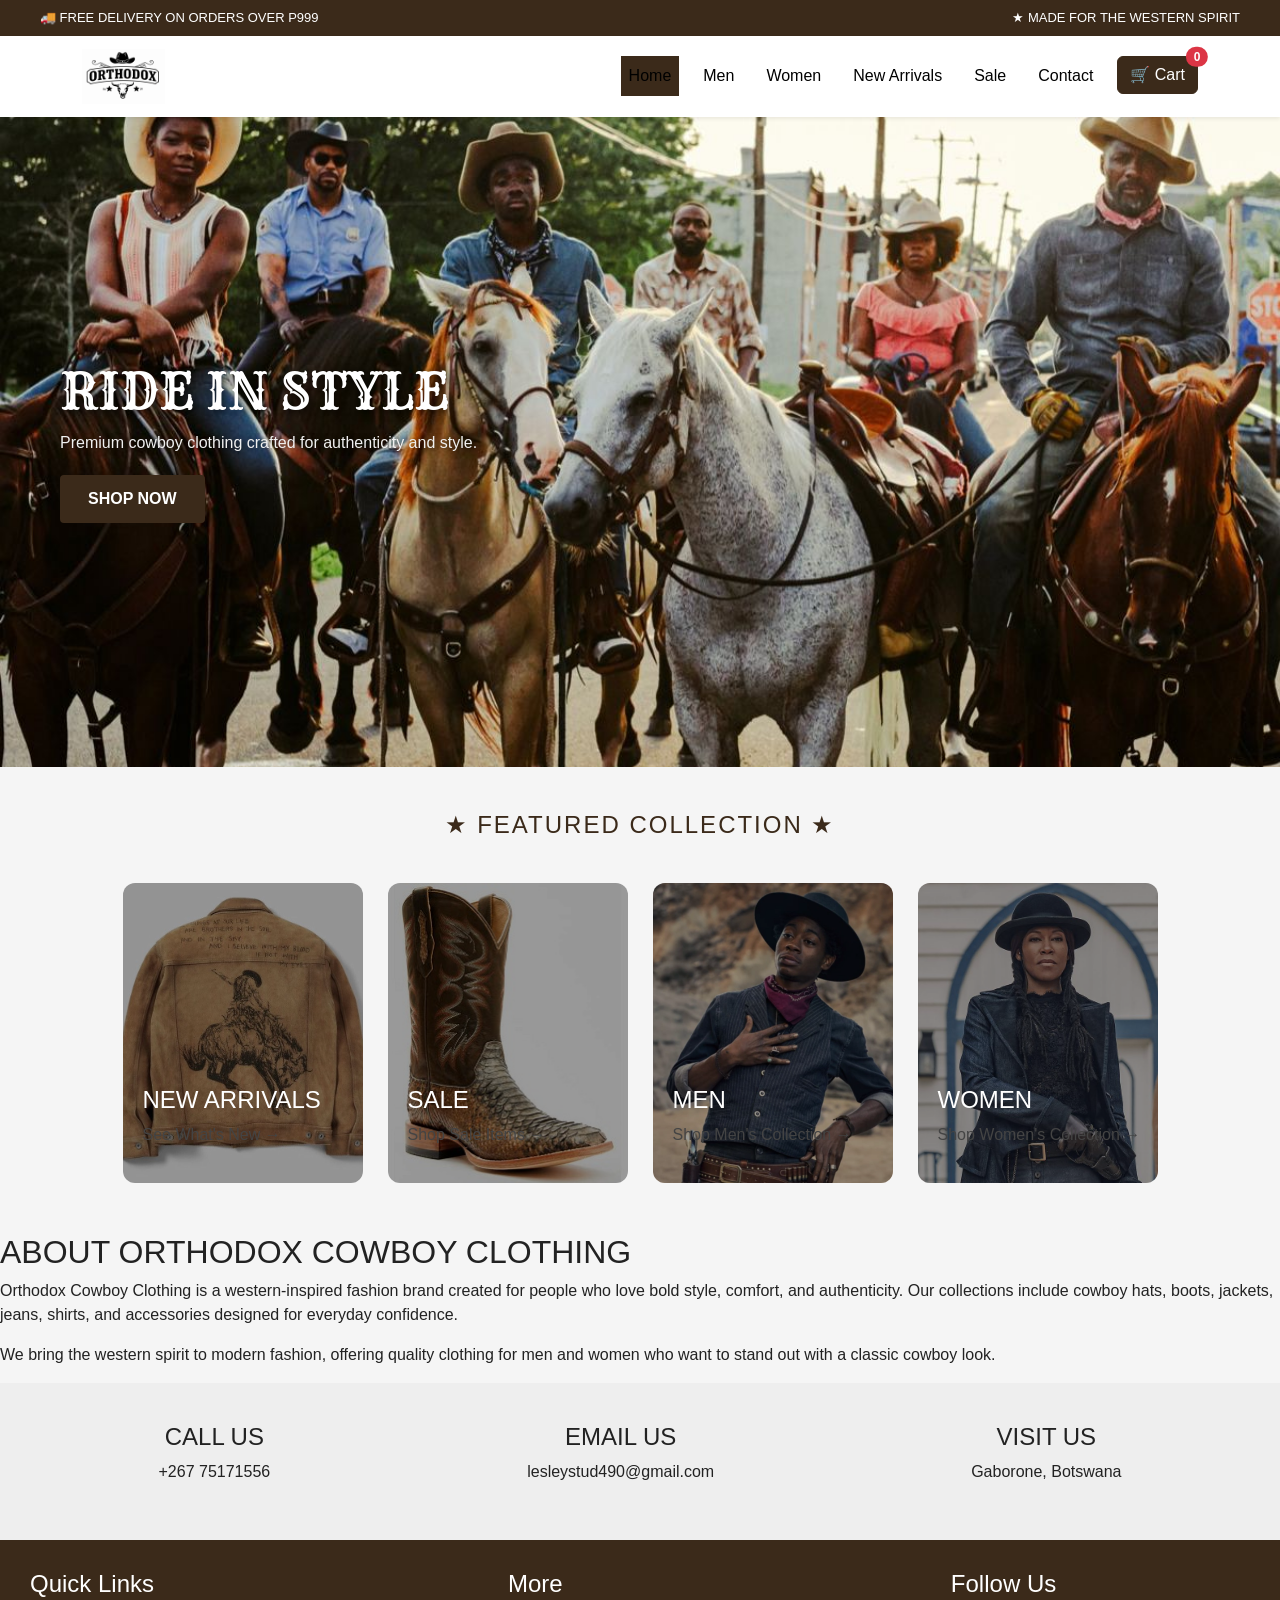
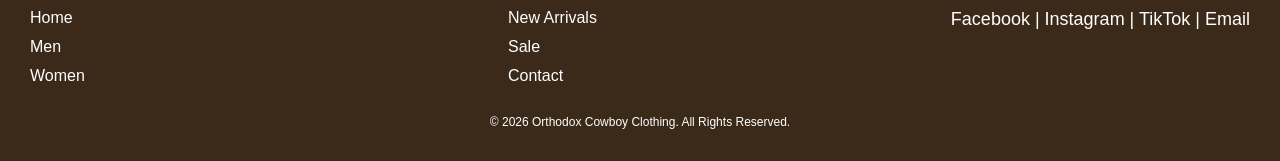
==== commit 7aac2b13: "Update index.html" ====
--- a/index.html
+++ b/index.html
@@ -97,7 +97,22 @@
     </div>
 
 </div>
+<!-- ABOUT -->
+<section class="about-section">
+    <div class="about-content">
+        <h2>ABOUT ORTHODOX COWBOY CLOTHING</h2>
+        <p>
+            Orthodox Cowboy Clothing is a western-inspired fashion brand created for people
+            who love bold style, comfort, and authenticity. Our collections include cowboy hats,
+            boots, jackets, jeans, shirts, and accessories designed for everyday confidence.
+        </p>
 
+        <p>
+            We bring the western spirit to modern fashion, offering quality clothing for men and
+            women who want to stand out with a classic cowboy look.
+        </p>
+    </div>
+</section>
    
 <!-- CONTACT -->
 <div class="contact">
--- a/style.css
+++ b/style.css
@@ -768,3 +768,13 @@
         padding: 25px 15px;
     }
 }
+/* CLICKABLE HOME FEATURED CARDS */
+.clickable-card {
+    cursor: pointer;
+    transition: 0.3s ease;
+}
+
+.clickable-card:hover {
+    transform: translateY(-6px);
+    box-shadow: 0 8px 20px rgba(0,0,0,0.25);
+}
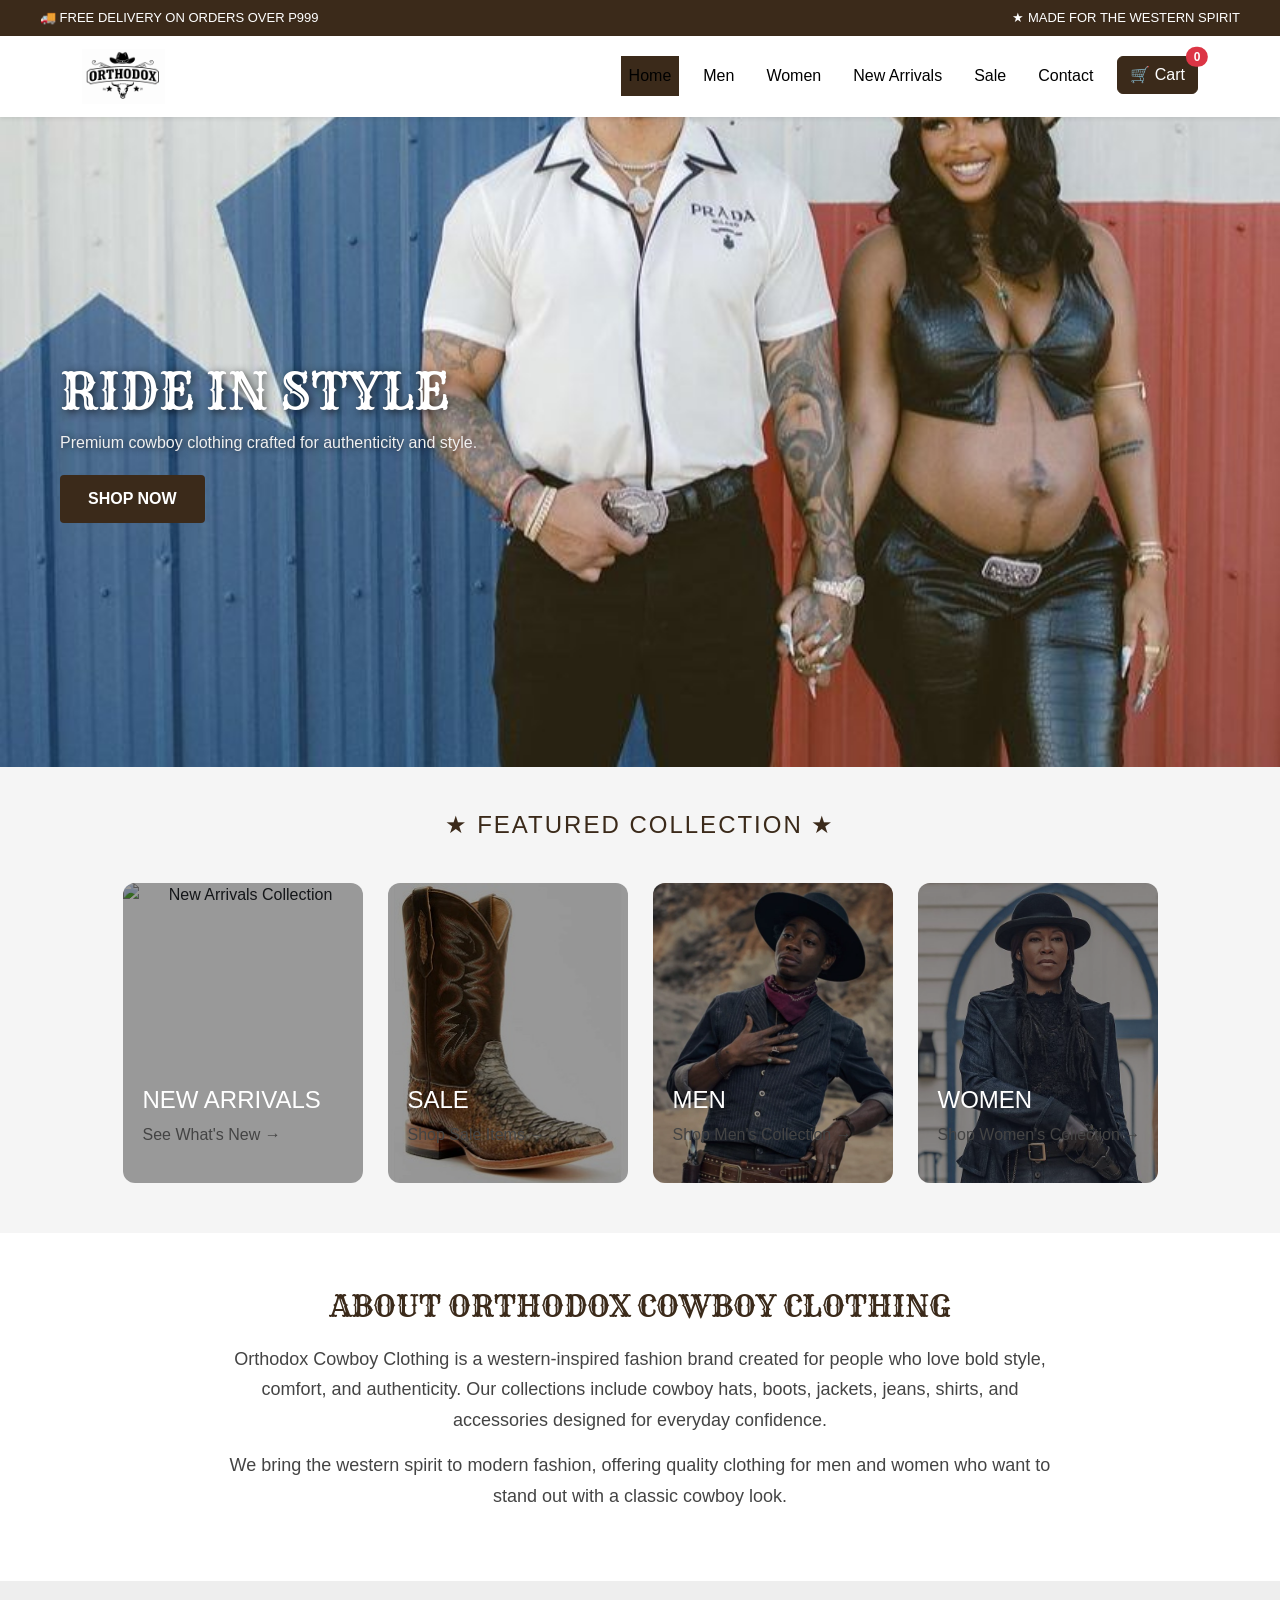
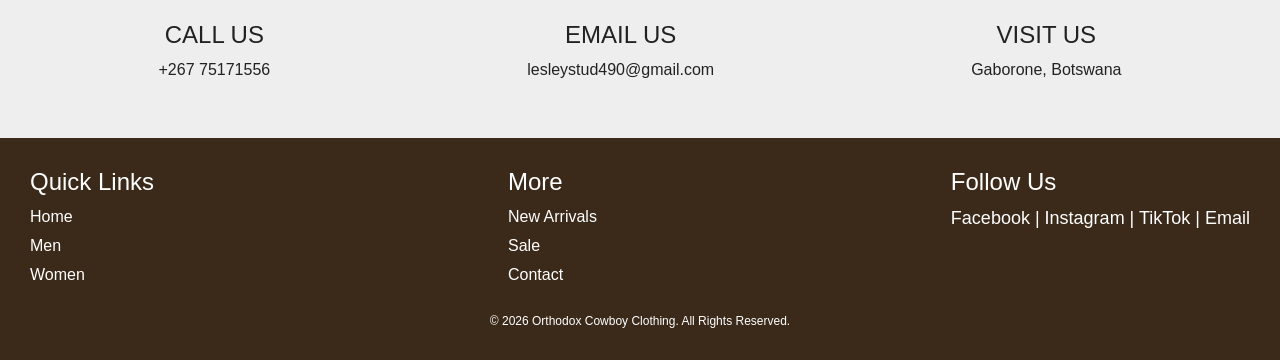
==== commit d8d677f1: "Replace hero image with new-hero.jpg" ====
--- a/index.html
+++ b/index.html
@@ -51,7 +51,7 @@
 
 <!-- HERO -->
 <div class="hero">
-    <img src="images/hero.jpg" class="hero-img" alt="Orthodox Cowboy Clothing Hero">
+    <img src="images/new-hero.jpg" class="hero-img" alt="Orthodox Cowboy Clothing Hero">
 
     <div class="hero-overlay">
         <h1>RIDE IN STYLE</h1>
--- a/style.css
+++ b/style.css
@@ -778,3 +778,76 @@
     transform: translateY(-6px);
     box-shadow: 0 8px 20px rgba(0,0,0,0.25);
 }
+/* ABOUT SECTION */
+.about-section {
+    background: #fff;
+    padding: 55px 25px;
+    text-align: center;
+}
+
+.about-content {
+    max-width: 850px;
+    margin: auto;
+}
+
+.about-content h2 {
+    font-family: 'Rye', cursive;
+    color: #3b2a1a;
+    font-size: 30px;
+    margin-bottom: 20px;
+}
+
+.about-content p {
+    font-family: 'Oswald', sans-serif;
+    color: #444;
+    font-size: 18px;
+    line-height: 1.7;
+    margin-bottom: 15px;
+}
+
+@media (max-width: 576px) {
+    .about-section {
+        padding: 40px 18px;
+    }
+
+    .about-content h2 {
+        font-size: 24px;
+    }
+
+    .about-content p {
+        font-size: 16px;
+    }
+}
+/* PRODUCT SIZE AND COLOR SELECTORS */
+.product-size,
+.product-color {
+    width: calc(100% - 24px);
+    margin: 0 auto 8px;
+    font-family: 'Oswald', sans-serif;
+    font-size: 14px;
+}
+/* PRODUCT SIZE AND COLOR SELECTORS */
+.product-size,
+.product-color {
+    width: calc(100% - 24px);
+    margin: 0 auto 8px;
+    font-family: 'Oswald', sans-serif;
+    font-size: 14px;
+}
+/* PRODUCT SIZE AND COLOR SELECTORS */
+.product-size,
+.product-color {
+    width: calc(100% - 24px);
+    margin: 0 auto 8px;
+    font-family: 'Oswald', sans-serif;
+    font-size: 14px;
+}
+/* PRODUCT VIDEOS */
+.product-video {
+    width: 100%;
+    height: 230px;
+    object-fit: cover;
+    display: block;
+    border-radius: 6px 6px 0 0;
+    background: #eee;
+}
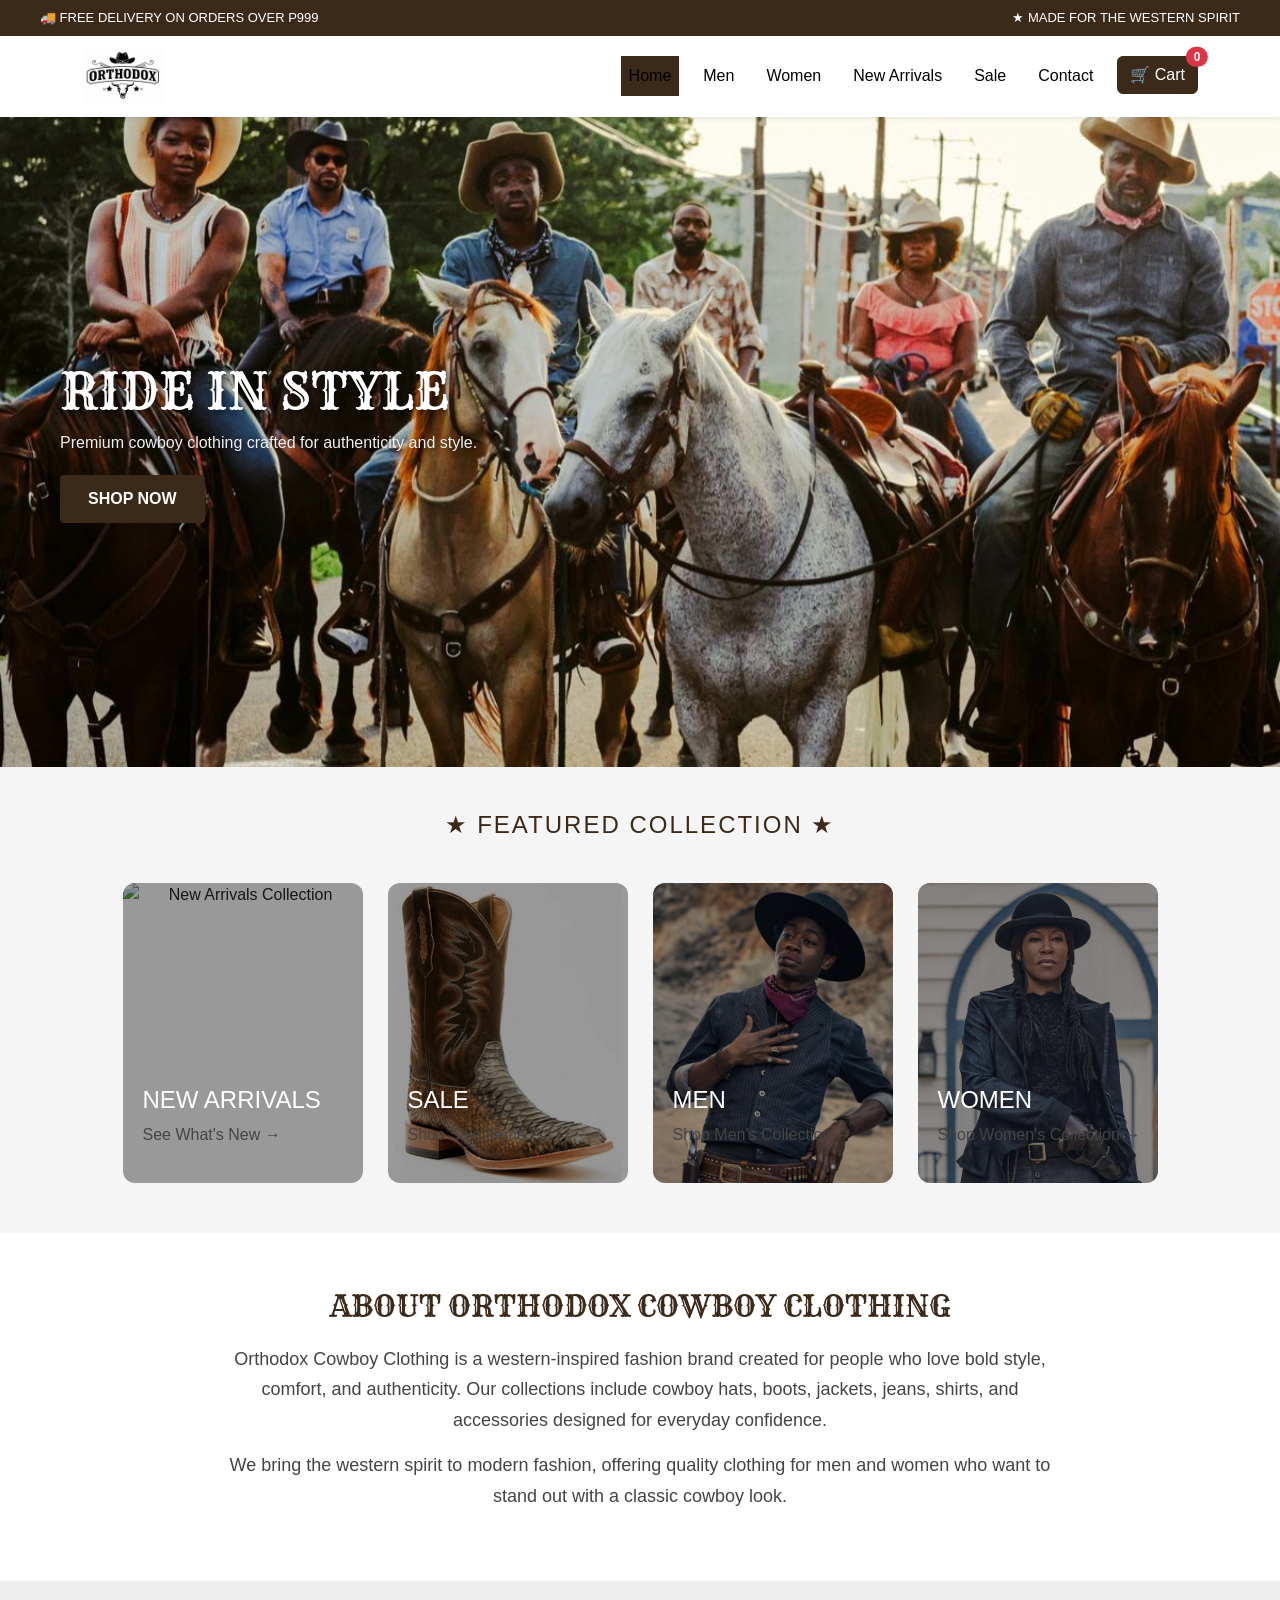
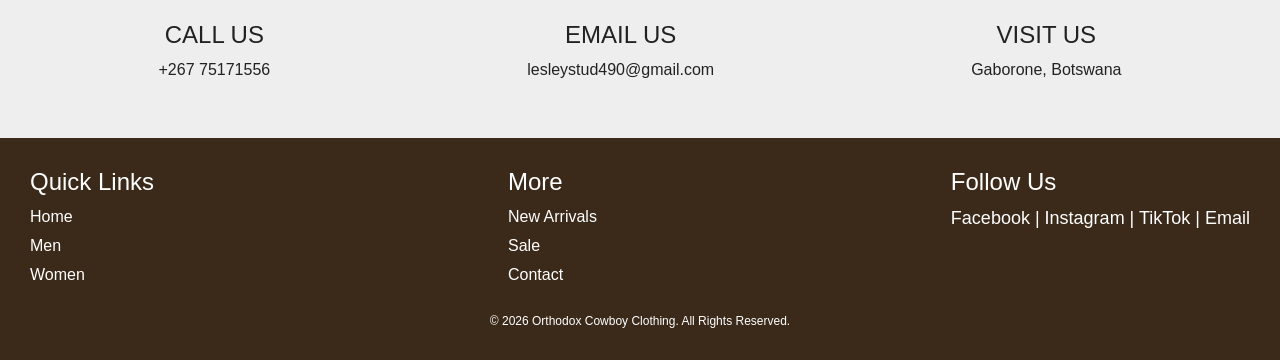
==== commit d9399e7a: "Update hero image source in index.html" ====
--- a/index.html
+++ b/index.html
@@ -51,7 +51,7 @@
 
 <!-- HERO -->
 <div class="hero">
-    <img src="images/new-hero.jpg" class="hero-img" alt="Orthodox Cowboy Clothing Hero">
+    <img src="images/hero.jpg" class="hero-img" alt="Orthodox Cowboy Clothing Hero">
 
     <div class="hero-overlay">
         <h1>RIDE IN STYLE</h1>
